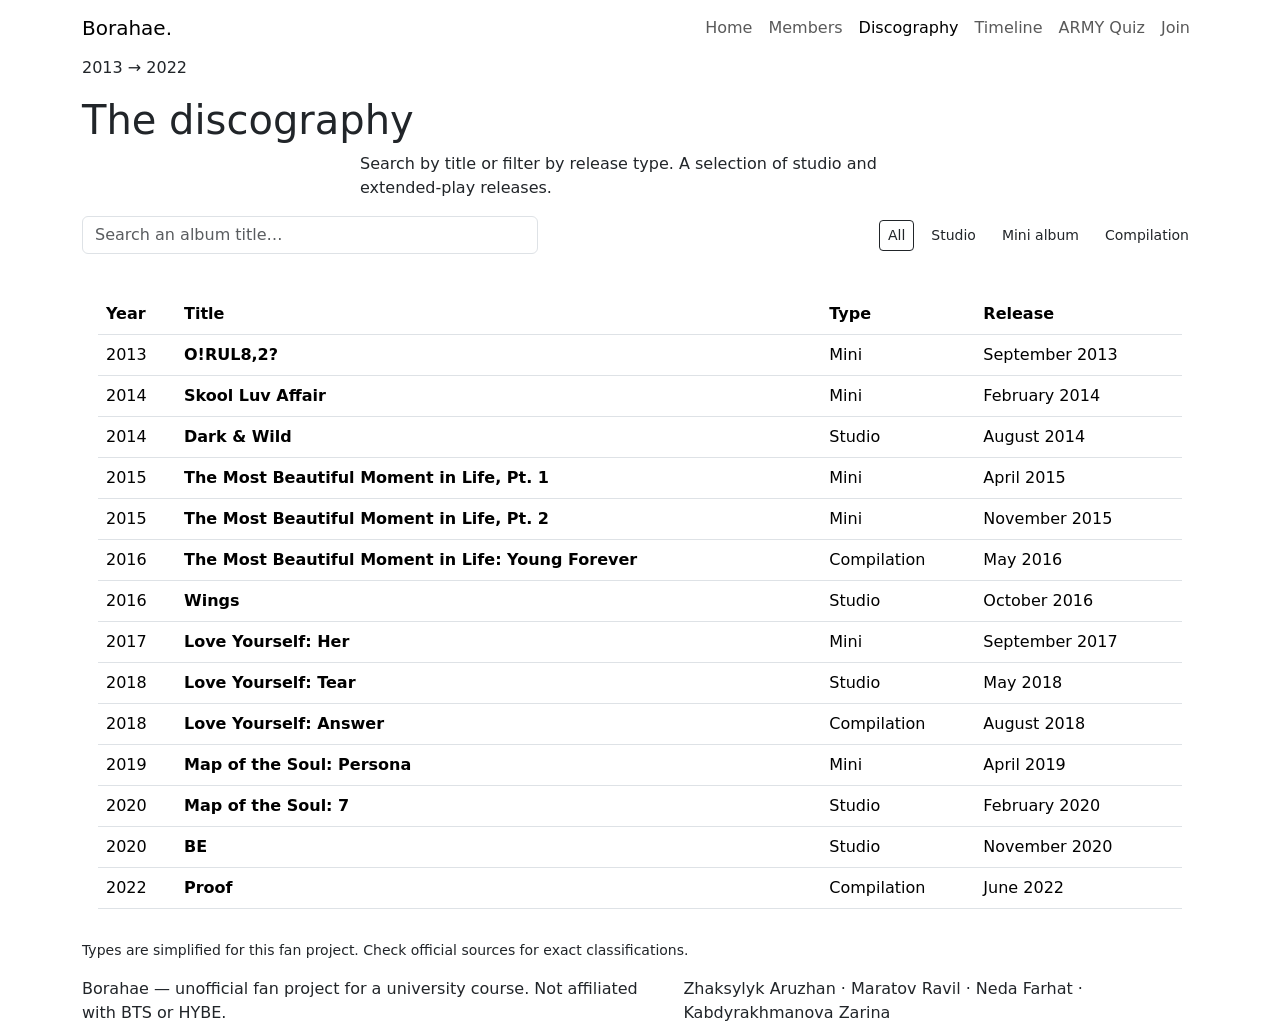
==== discography.html @ 0c3415b0 "Add files via upload" ====
<!DOCTYPE html>
<html lang="en">
<head>
  <meta charset="UTF-8">
  <meta name="viewport" content="width=device-width, initial-scale=1">
  <meta name="description" content="A searchable, filterable table of BTS albums from 2013 to 2022.">
  <title>Discography — Borahae</title>
  <link rel="preconnect" href="https://fonts.googleapis.com">
  <link rel="preconnect" href="https://fonts.gstatic.com" crossorigin>
  <link href="https://fonts.googleapis.com/css2?family=DM+Sans:wght@400;500;700&family=Syne:wght@700;800&display=swap" rel="stylesheet">
  <link href="https://cdn.jsdelivr.net/npm/bootstrap@5.3.3/dist/css/bootstrap.min.css" rel="stylesheet">
  <link rel="stylesheet" href="css/style.css">
</head>
<body>

<header>
  <nav class="navbar navbar-expand-lg site-nav sticky-top" aria-label="Main navigation">
    <div class="container">
      <a class="navbar-brand" href="index.html">Borahae<span class="brand-dot">.</span></a>
      <button class="navbar-toggler" type="button" data-bs-toggle="collapse" data-bs-target="#mainNav" aria-controls="mainNav" aria-expanded="false" aria-label="Toggle navigation">
        <span class="navbar-toggler-icon"></span>
      </button>
      <div class="collapse navbar-collapse" id="mainNav">
        <ul class="navbar-nav ms-auto">
          <li class="nav-item"><a class="nav-link" href="index.html">Home</a></li>
          <li class="nav-item"><a class="nav-link" href="members.html">Members</a></li>
          <li class="nav-item"><a class="nav-link active" aria-current="page" href="discography.html">Discography</a></li>
          <li class="nav-item"><a class="nav-link" href="timeline.html">Timeline</a></li>
          <li class="nav-item"><a class="nav-link" href="quiz.html">ARMY Quiz</a></li>
          <li class="nav-item"><a class="nav-link" href="join.html">Join</a></li>
        </ul>
      </div>
    </div>
  </nav>
</header>

<main>
  <section class="page-head container">
    <p class="eyebrow">2013 → 2022</p>
    <h1>The <span class="gradient-text">discography</span></h1>
    <p class="text-muted-2 mx-auto" style="max-width:560px">Search by title or filter by release type. A selection of studio and extended-play releases.</p>
  </section>

  <section class="container">
    <div class="row g-3 align-items-center mb-4">
      <div class="col-md-5">
        <label for="search" class="visually-hidden">Search albums</label>
        <input type="search" id="search" class="form-control" placeholder="Search an album title…">
      </div>
      <div class="col-md-7 d-flex flex-wrap gap-2 justify-content-md-end" role="group" aria-label="Filter by type">
        <button type="button" class="btn btn-ghost btn-sm active" data-filter="all">All</button>
        <button type="button" class="btn btn-ghost btn-sm" data-filter="Studio">Studio</button>
        <button type="button" class="btn btn-ghost btn-sm" data-filter="Mini">Mini album</button>
        <button type="button" class="btn btn-ghost btn-sm" data-filter="Compilation">Compilation</button>
      </div>
    </div>

    <div class="table-responsive glass-card p-2 p-md-3">
      <table class="table table-army table-hover mb-0" id="albums">
        <caption class="visually-hidden">BTS albums by year, title and type</caption>
        <thead>
          <tr>
            <th scope="col">Year</th>
            <th scope="col">Title</th>
            <th scope="col">Type</th>
            <th scope="col">Release</th>
          </tr>
        </thead>
        <tbody>
          <tr data-type="Mini"><td>2013</td><th scope="row">O!RUL8,2?</th><td><span class="badge-type">Mini</span></td><td>September 2013</td></tr>
          <tr data-type="Mini"><td>2014</td><th scope="row">Skool Luv Affair</th><td><span class="badge-type">Mini</span></td><td>February 2014</td></tr>
          <tr data-type="Studio"><td>2014</td><th scope="row">Dark &amp; Wild</th><td><span class="badge-type">Studio</span></td><td>August 2014</td></tr>
          <tr data-type="Mini"><td>2015</td><th scope="row">The Most Beautiful Moment in Life, Pt. 1</th><td><span class="badge-type">Mini</span></td><td>April 2015</td></tr>
          <tr data-type="Mini"><td>2015</td><th scope="row">The Most Beautiful Moment in Life, Pt. 2</th><td><span class="badge-type">Mini</span></td><td>November 2015</td></tr>
          <tr data-type="Compilation"><td>2016</td><th scope="row">The Most Beautiful Moment in Life: Young Forever</th><td><span class="badge-type">Compilation</span></td><td>May 2016</td></tr>
          <tr data-type="Studio"><td>2016</td><th scope="row">Wings</th><td><span class="badge-type">Studio</span></td><td>October 2016</td></tr>
          <tr data-type="Mini"><td>2017</td><th scope="row">Love Yourself: Her</th><td><span class="badge-type">Mini</span></td><td>September 2017</td></tr>
          <tr data-type="Studio"><td>2018</td><th scope="row">Love Yourself: Tear</th><td><span class="badge-type">Studio</span></td><td>May 2018</td></tr>
          <tr data-type="Compilation"><td>2018</td><th scope="row">Love Yourself: Answer</th><td><span class="badge-type">Compilation</span></td><td>August 2018</td></tr>
          <tr data-type="Mini"><td>2019</td><th scope="row">Map of the Soul: Persona</th><td><span class="badge-type">Mini</span></td><td>April 2019</td></tr>
          <tr data-type="Studio"><td>2020</td><th scope="row">Map of the Soul: 7</th><td><span class="badge-type">Studio</span></td><td>February 2020</td></tr>
          <tr data-type="Studio"><td>2020</td><th scope="row">BE</th><td><span class="badge-type">Studio</span></td><td>November 2020</td></tr>
          <tr data-type="Compilation"><td>2022</td><th scope="row">Proof</th><td><span class="badge-type">Compilation</span></td><td>June 2022</td></tr>
        </tbody>
      </table>
    </div>
    <p id="no-results" class="text-center text-muted-2 mt-4 d-none">No album matches your search.</p>
    <p class="text-muted-2 small mt-3">Types are simplified for this fan project. Check official sources for exact classifications.</p>
  </section>
</main>

<footer class="site-footer">
  <div class="container d-flex flex-column flex-md-row justify-content-between gap-2">
    <span>Borahae — unofficial fan project for a university course. Not affiliated with BTS or HYBE.</span>
    <span>Zhaksylyk Aruzhan · Maratov Ravil · Neda Farhat · Kabdyrakhmanova Zarina</span>
  </div>
</footer>

<script src="https://cdn.jsdelivr.net/npm/bootstrap@5.3.3/dist/js/bootstrap.bundle.min.js"></script>
<script src="js/discography.js"></script>
</body>
</html>
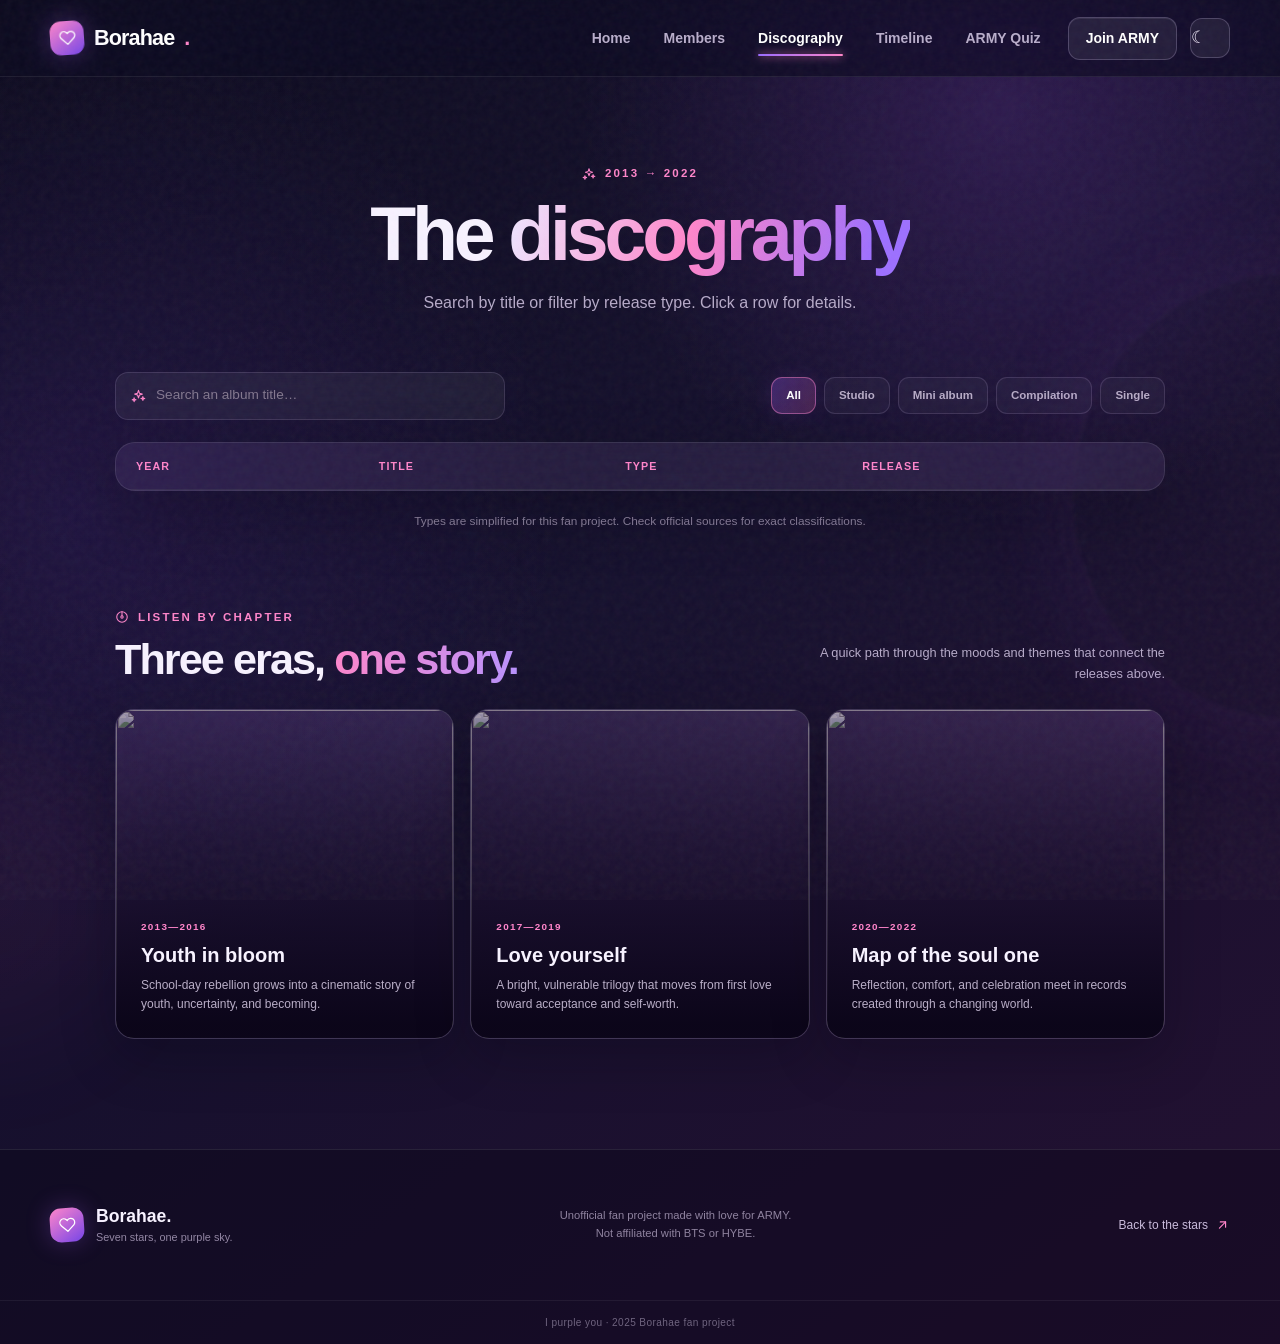
==== commit 9a040142: "Upgrade Endterm" ====
--- a/discography.html
+++ b/discography.html
@@ -1,102 +1,42 @@
 <!DOCTYPE html>
-<html lang="en">
+<html lang="en" data-theme="dark">
 <head>
-  <meta charset="UTF-8">
-  <meta name="viewport" content="width=device-width, initial-scale=1">
-  <meta name="description" content="A searchable, filterable table of BTS albums from 2013 to 2022.">
-  <title>Discography — Borahae</title>
-  <link rel="preconnect" href="https://fonts.googleapis.com">
-  <link rel="preconnect" href="https://fonts.gstatic.com" crossorigin>
-  <link href="https://fonts.googleapis.com/css2?family=DM+Sans:wght@400;500;700&family=Syne:wght@700;800&display=swap" rel="stylesheet">
-  <link href="https://cdn.jsdelivr.net/npm/bootstrap@5.3.3/dist/css/bootstrap.min.css" rel="stylesheet">
-  <link rel="stylesheet" href="css/style.css">
+<meta charset="UTF-8">
+<meta name="viewport" content="width=device-width, initial-scale=1">
+<title>Discography — Borahae</title>
+<meta name="description" content="Borahae — unofficial BTS fan site made by ARMY">
+<link rel="icon" type="image/png" href="images/favicon.png">
+<link rel="stylesheet" href="css/style.css">
 </head>
 <body>
-
-<header>
-  <nav class="navbar navbar-expand-lg site-nav sticky-top" aria-label="Main navigation">
-    <div class="container">
-      <a class="navbar-brand" href="index.html">Borahae<span class="brand-dot">.</span></a>
-      <button class="navbar-toggler" type="button" data-bs-toggle="collapse" data-bs-target="#mainNav" aria-controls="mainNav" aria-expanded="false" aria-label="Toggle navigation">
-        <span class="navbar-toggler-icon"></span>
-      </button>
-      <div class="collapse navbar-collapse" id="mainNav">
-        <ul class="navbar-nav ms-auto">
-          <li class="nav-item"><a class="nav-link" href="index.html">Home</a></li>
-          <li class="nav-item"><a class="nav-link" href="members.html">Members</a></li>
-          <li class="nav-item"><a class="nav-link active" aria-current="page" href="discography.html">Discography</a></li>
-          <li class="nav-item"><a class="nav-link" href="timeline.html">Timeline</a></li>
-          <li class="nav-item"><a class="nav-link" href="quiz.html">ARMY Quiz</a></li>
-          <li class="nav-item"><a class="nav-link" href="join.html">Join</a></li>
-        </ul>
-      </div>
-    </div>
-  </nav>
+<div class="app-shell">
+<div class="ambient ambient-one"></div>
+<div class="ambient ambient-two"></div>
+<header class="site-header">
+<nav class="nav-wrap" aria-label="Main navigation">
+<a class="brand" href="index.html" aria-label="Borahae home"><span class="brand-mark"><svg aria-hidden="true" class="icon" viewBox="0 0 24 24" fill="none" stroke="currentColor" stroke-width="1.8" stroke-linecap="round" stroke-linejoin="round"><path d="M20.8 4.6a5.5 5.5 0 0 0-7.8 0L12 5.7l-1.1-1.1a5.5 5.5 0 0 0-7.8 7.8l1.1 1.1L12 21l7.8-7.5 1.1-1.1a5.5 5.5 0 0 0-.1-7.8Z"/></svg></span>Borahae<span>.</span></a>
+<button class="menu-button" aria-expanded="false" aria-controls="main-nav"><span></span><span></span><span></span><span class="sr-only">Toggle navigation</span></button>
+<div id="main-nav" class="nav-links"><a href="index.html">Home</a><a href="members.html">Members</a><a href="discography.html" class="active">Discography</a><a href="timeline.html">Timeline</a><a href="quiz.html">ARMY Quiz</a><a class="nav-join" href="join.html">Join ARMY</a><button class="theme-toggle" id="themeToggle" type="button" aria-label="Switch theme">☾</button></div>
+</nav>
 </header>
-
 <main>
-  <section class="page-head container">
-    <p class="eyebrow">2013 → 2022</p>
-    <h1>The <span class="gradient-text">discography</span></h1>
-    <p class="text-muted-2 mx-auto" style="max-width:560px">Search by title or filter by release type. A selection of studio and extended-play releases.</p>
-  </section>
-
-  <section class="container">
-    <div class="row g-3 align-items-center mb-4">
-      <div class="col-md-5">
-        <label for="search" class="visually-hidden">Search albums</label>
-        <input type="search" id="search" class="form-control" placeholder="Search an album title…">
-      </div>
-      <div class="col-md-7 d-flex flex-wrap gap-2 justify-content-md-end" role="group" aria-label="Filter by type">
-        <button type="button" class="btn btn-ghost btn-sm active" data-filter="all">All</button>
-        <button type="button" class="btn btn-ghost btn-sm" data-filter="Studio">Studio</button>
-        <button type="button" class="btn btn-ghost btn-sm" data-filter="Mini">Mini album</button>
-        <button type="button" class="btn btn-ghost btn-sm" data-filter="Compilation">Compilation</button>
-      </div>
-    </div>
-
-    <div class="table-responsive glass-card p-2 p-md-3">
-      <table class="table table-army table-hover mb-0" id="albums">
-        <caption class="visually-hidden">BTS albums by year, title and type</caption>
-        <thead>
-          <tr>
-            <th scope="col">Year</th>
-            <th scope="col">Title</th>
-            <th scope="col">Type</th>
-            <th scope="col">Release</th>
-          </tr>
-        </thead>
-        <tbody>
-          <tr data-type="Mini"><td>2013</td><th scope="row">O!RUL8,2?</th><td><span class="badge-type">Mini</span></td><td>September 2013</td></tr>
-          <tr data-type="Mini"><td>2014</td><th scope="row">Skool Luv Affair</th><td><span class="badge-type">Mini</span></td><td>February 2014</td></tr>
-          <tr data-type="Studio"><td>2014</td><th scope="row">Dark &amp; Wild</th><td><span class="badge-type">Studio</span></td><td>August 2014</td></tr>
-          <tr data-type="Mini"><td>2015</td><th scope="row">The Most Beautiful Moment in Life, Pt. 1</th><td><span class="badge-type">Mini</span></td><td>April 2015</td></tr>
-          <tr data-type="Mini"><td>2015</td><th scope="row">The Most Beautiful Moment in Life, Pt. 2</th><td><span class="badge-type">Mini</span></td><td>November 2015</td></tr>
-          <tr data-type="Compilation"><td>2016</td><th scope="row">The Most Beautiful Moment in Life: Young Forever</th><td><span class="badge-type">Compilation</span></td><td>May 2016</td></tr>
-          <tr data-type="Studio"><td>2016</td><th scope="row">Wings</th><td><span class="badge-type">Studio</span></td><td>October 2016</td></tr>
-          <tr data-type="Mini"><td>2017</td><th scope="row">Love Yourself: Her</th><td><span class="badge-type">Mini</span></td><td>September 2017</td></tr>
-          <tr data-type="Studio"><td>2018</td><th scope="row">Love Yourself: Tear</th><td><span class="badge-type">Studio</span></td><td>May 2018</td></tr>
-          <tr data-type="Compilation"><td>2018</td><th scope="row">Love Yourself: Answer</th><td><span class="badge-type">Compilation</span></td><td>August 2018</td></tr>
-          <tr data-type="Mini"><td>2019</td><th scope="row">Map of the Soul: Persona</th><td><span class="badge-type">Mini</span></td><td>April 2019</td></tr>
-          <tr data-type="Studio"><td>2020</td><th scope="row">Map of the Soul: 7</th><td><span class="badge-type">Studio</span></td><td>February 2020</td></tr>
-          <tr data-type="Studio"><td>2020</td><th scope="row">BE</th><td><span class="badge-type">Studio</span></td><td>November 2020</td></tr>
-          <tr data-type="Compilation"><td>2022</td><th scope="row">Proof</th><td><span class="badge-type">Compilation</span></td><td>June 2022</td></tr>
-        </tbody>
-      </table>
-    </div>
-    <p id="no-results" class="text-center text-muted-2 mt-4 d-none">No album matches your search.</p>
-    <p class="text-muted-2 small mt-3">Types are simplified for this fan project. Check official sources for exact classifications.</p>
-  </section>
+<div class="inner-page"><section class="page-head section-wrap"><p class="section-kicker"><svg aria-hidden="true" class="icon" viewBox="0 0 24 24" fill="none" stroke="currentColor" stroke-width="1.8" stroke-linecap="round" stroke-linejoin="round"><path d="m12 3-1.5 4.5L6 9l4.5 1.5L12 15l1.5-4.5L18 9l-4.5-1.5L12 3Z"/><path d="m5 15-.7 2.3L2 18l2.3.7L5 21l.7-2.3L8 18l-2.3-.7L5 15ZM19 13l-.7 2.3-2.3.7 2.3.7L19 19l.7-2.3 2.3-.7-2.3-.7L19 13Z"/></svg> 2013 → 2022</p><h1>The <span>discography</span></h1><p>Search by title or filter by release type. Click a row for details.</p></section>
+<section class="discography-wrap section-wrap">
+<div class="album-tools"><label class="search-box"><span class="sr-only">Search albums</span><svg aria-hidden="true" class="icon" viewBox="0 0 24 24" fill="none" stroke="currentColor" stroke-width="1.8" stroke-linecap="round" stroke-linejoin="round"><path d="m12 3-1.5 4.5L6 9l4.5 1.5L12 15l1.5-4.5L18 9l-4.5-1.5L12 3Z"/><path d="m5 15-.7 2.3L2 18l2.3.7L5 21l.7-2.3L8 18l-2.3-.7L5 15ZM19 13l-.7 2.3-2.3.7 2.3.7L19 19l.7-2.3 2.3-.7-2.3-.7L19 13Z"/></svg><input id="albumSearch" type="search" placeholder="Search an album title…"></label><div class="filter-row" aria-label="Filter by type"><button type="button" data-filter="All" class="active">All</button><button type="button" data-filter="Studio">Studio</button><button type="button" data-filter="Mini">Mini album</button><button type="button" data-filter="Compilation">Compilation</button><button type="button" data-filter="Single">Single</button></div></div>
+<div class="album-table-wrap"><table class="album-table"><thead><tr><th>Year</th><th>Title</th><th>Type</th><th>Release</th></tr></thead><tbody id="albumBody"></tbody></table><p class="empty-state" id="emptyState" hidden>No album matches your search.</p></div>
+<p class="page-note">Types are simplified for this fan project. Check official sources for exact classifications.</p>
+<div class="era-section"><div class="era-heading"><div><p class="section-kicker"><svg aria-hidden="true" class="icon" viewBox="0 0 24 24" fill="none" stroke="currentColor" stroke-width="1.8" stroke-linecap="round" stroke-linejoin="round"><circle cx="12" cy="12" r="9"/><circle cx="12" cy="12" r="2"/><path d="M12 3v7"/></svg> LISTEN BY CHAPTER</p><h2>Three eras, <span>one story.</span></h2></div><p>A quick path through the moods and themes that connect the releases above.</p></div><div class="era-grid"><article class="era-card"><img src="images/ZEROBASEONE.jpg" alt=""><span class="era-wash"></span><div><small>2013—2016</small><h3>Youth in bloom</h3><p>School-day rebellion grows into a cinematic story of youth, uncertainty, and becoming.</p></div></article><article class="era-card"><img src="images/LOVE YOURSELF 轉  ‘TEAR’.jpg" alt=""><span class="era-wash"></span><div><small>2017—2019</small><h3>Love yourself</h3><p>A bright, vulnerable trilogy that moves from first love toward acceptance and self-worth.</p></div></article><article class="era-card"><img src="images/630081804161637285.jpg" alt=""><span class="era-wash"></span><div><small>2020—2022</small><h3>Map of the soul one</h3><p>Reflection, comfort, and celebration meet in records created through a changing world.</p></div></article></div></div>
+</section></div>
 </main>
-
-<footer class="site-footer">
-  <div class="container d-flex flex-column flex-md-row justify-content-between gap-2">
-    <span>Borahae — unofficial fan project for a university course. Not affiliated with BTS or HYBE.</span>
-    <span>Zhaksylyk Aruzhan · Maratov Ravil · Neda Farhat · Kabdyrakhmanova Zarina</span>
-  </div>
+<footer>
+<div class="footer-wrap">
+<div class="footer-brand"><span class="brand-mark"><svg aria-hidden="true" class="icon" viewBox="0 0 24 24" fill="none" stroke="currentColor" stroke-width="1.8" stroke-linecap="round" stroke-linejoin="round"><path d="M20.8 4.6a5.5 5.5 0 0 0-7.8 0L12 5.7l-1.1-1.1a5.5 5.5 0 0 0-7.8 7.8l1.1 1.1L12 21l7.8-7.5 1.1-1.1a5.5 5.5 0 0 0-.1-7.8Z"/></svg></span><div><strong>Borahae.</strong><small>Seven stars, one purple sky.</small></div></div>
+<p>Unofficial fan project made with love for ARMY.<br>Not affiliated with BTS or HYBE.</p>
+<a href="index.html">Back to the stars <svg aria-hidden="true" class="icon" viewBox="0 0 24 24" fill="none" stroke="currentColor" stroke-width="1.8" stroke-linecap="round" stroke-linejoin="round"><path d="M5 12h14"/><path d="m13 6 6 6-6 6"/></svg></a>
+</div>
+<div class="footer-bottom">I purple you · 2025 Borahae fan project</div>
 </footer>
-
-<script src="https://cdn.jsdelivr.net/npm/bootstrap@5.3.3/dist/js/bootstrap.bundle.min.js"></script>
-<script src="js/discography.js"></script>
+</div>
+<script src="js/main.js"></script><script src="js/discography.js"></script>
 </body>
 </html>
--- a/css/style.css
+++ b/css/style.css
@@ -0,0 +1,1949 @@
+/* Borahae — стили. Основа — оригинальный дизайн (Tailwind-preflight заменён на мини-reset). */
+@layer base {
+  *,::before,::after{box-sizing:border-box;margin:0;padding:0;border:0 solid}
+  html{line-height:1.5;-webkit-text-size-adjust:100%}
+  h1,h2,h3,h4,p,strong,b{font-size:inherit;font-weight:inherit}
+  a{color:inherit;text-decoration:inherit}
+  img,svg,video{display:block;max-width:100%}
+  button,input,select,textarea{font:inherit;color:inherit;letter-spacing:inherit;background:transparent;border-radius:0}
+  button{cursor:pointer;text-align:inherit}
+  table{border-collapse:collapse;border-color:inherit}
+  textarea{resize:vertical}
+  fieldset{min-width:0}
+}
+
+:root {
+  color-scheme: dark;
+  --night: #0d0b1e;
+  --night-2: #1a103c;
+  --plum: #2b133b;
+  --violet: #9b6cff;
+  --violet-bright: #b892ff;
+  --pink: #ff85ca;
+  --text: #f7f2ff;
+  --muted: #b7abc9;
+  --glass: rgba(255, 255, 255, 0.055);
+  --line: rgba(225, 205, 255, 0.14);
+  --font-heading: "Syne", sans-serif;
+  --font-body: "DM Sans", sans-serif;
+}
+
+@font-face {
+  font-family: "DM Sans";
+  font-style: normal;
+  font-weight: 400 700;
+  font-display: swap;
+  src: url("../fonts/DM_Sans/DMSans-VariableFont_opsz,wght.ttf") format("truetype");
+}
+
+@font-face {
+  font-family: "Syne";
+  font-style: normal;
+  font-weight: 600 800;
+  font-display: swap;
+  src: url("../fonts/Syne/Syne-VariableFont_wght.ttf") format("truetype");
+}
+
+@layer base {
+  html {
+    scroll-behavior: smooth;
+  }
+  body {
+    min-width: 320px;
+    min-height: 100vh;
+    color: var(--text);
+    background: var(--night);
+    font-family: var(--font-body);
+  }
+  button {
+    cursor: pointer;
+  }
+  button:focus-visible,
+  a:focus-visible {
+    outline: 2px solid var(--pink);
+    outline-offset: 4px;
+  }
+}
+
+* {
+  scrollbar-width: thin;
+  scrollbar-color: #7b4ed1 #130e27;
+}
+
+.app-shell {
+  position: relative;
+  min-height: 100vh;
+  overflow: hidden;
+  background:
+    radial-gradient(circle at 78% 8%, rgba(132, 63, 195, 0.23), transparent 26rem),
+    radial-gradient(circle at 6% 38%, rgba(105, 52, 196, 0.16), transparent 30rem),
+    linear-gradient(145deg, #0d0b1e 0%, #15102d 45%, #241132 100%);
+}
+
+.app-shell::before {
+  content: "";
+  position: fixed;
+  inset: 0;
+  pointer-events: none;
+  opacity: 0.18;
+  background-image: url("data:image/svg+xml,%3Csvg viewBox='0 0 160 160' xmlns='http://www.w3.org/2000/svg'%3E%3Cfilter id='n'%3E%3CfeTurbulence type='fractalNoise' baseFrequency='.8' numOctaves='3' stitchTiles='stitch'/%3E%3C/filter%3E%3Crect width='100%25' height='100%25' filter='url(%23n)' opacity='.25'/%3E%3C/svg%3E");
+  z-index: 30;
+}
+
+.ambient {
+  position: absolute;
+  border-radius: 50%;
+  filter: blur(2px);
+  pointer-events: none;
+}
+.ambient-one {
+  width: 28rem;
+  height: 28rem;
+  top: 17rem;
+  right: -15rem;
+  border: 1px solid rgba(255, 255, 255, 0.06);
+  box-shadow: 0 0 120px rgba(181, 82, 255, 0.08);
+}
+.ambient-two {
+  width: 18rem;
+  height: 18rem;
+  top: 47rem;
+  left: -10rem;
+  background: rgba(255, 81, 181, 0.05);
+  filter: blur(60px);
+}
+
+.section-wrap,
+.nav-wrap,
+.footer-wrap {
+  width: min(1180px, calc(100% - 48px));
+  margin-inline: auto;
+}
+
+.site-header {
+  position: sticky;
+  top: 0;
+  z-index: 20;
+  background: rgba(13, 11, 30, 0.67);
+  border-bottom: 1px solid rgba(255, 255, 255, 0.08);
+  backdrop-filter: blur(22px) saturate(140%);
+}
+
+.nav-wrap {
+  min-height: 76px;
+  display: flex;
+  align-items: center;
+  justify-content: space-between;
+}
+.brand {
+  display: flex;
+  align-items: center;
+  gap: 10px;
+  color: white;
+  font: 800 1.35rem var(--font-heading);
+  letter-spacing: -0.04em;
+}
+.brand > span:last-child {
+  color: var(--pink);
+}
+.brand-mark {
+  width: 34px;
+  height: 34px;
+  display: grid;
+  place-items: center;
+  border-radius: 11px;
+  color: white;
+  background: linear-gradient(145deg, var(--pink), #7645e7);
+  box-shadow: 0 0 25px rgba(173, 95, 255, 0.28);
+  transform: rotate(-4deg);
+}
+.brand-mark .icon {
+  width: 17px;
+}
+.nav-links {
+  display: flex;
+  align-items: center;
+  gap: 7px;
+}
+.nav-links a {
+  position: relative;
+  padding: 11px 13px;
+  color: #b9aecb;
+  font-size: 0.875rem;
+  font-weight: 600;
+  transition: color 0.2s;
+}
+.nav-links a:hover,
+.nav-links a.active {
+  color: #fff;
+}
+.nav-links a.active::after {
+  content: "";
+  position: absolute;
+  height: 2px;
+  left: 13px;
+  right: 13px;
+  bottom: 4px;
+  background: linear-gradient(90deg, var(--violet), var(--pink));
+  border-radius: 5px;
+  box-shadow: 0 0 9px var(--pink);
+}
+.nav-links .nav-join {
+  margin-left: 7px;
+  padding: 10px 17px;
+  color: white;
+  border: 1px solid rgba(226, 211, 255, 0.22);
+  border-radius: 12px;
+  background: rgba(255, 255, 255, 0.07);
+  box-shadow: inset 0 1px rgba(255, 255, 255, 0.08);
+}
+.nav-links .nav-join:hover {
+  background: rgba(155, 108, 255, 0.16);
+  border-color: rgba(184, 146, 255, 0.45);
+}
+.menu-button {
+  display: none;
+}
+
+.hero {
+  min-height: 650px;
+  padding-block: 88px 74px;
+  display: grid;
+  grid-template-columns: 1.08fr 0.92fr;
+  align-items: center;
+  gap: 78px;
+}
+.eyebrow,
+.section-kicker {
+  display: flex;
+  align-items: center;
+  gap: 9px;
+  color: var(--pink);
+  font-size: 0.72rem;
+  font-weight: 700;
+  letter-spacing: 0.19em;
+  text-transform: uppercase;
+}
+.eyebrow > span {
+  width: 26px;
+  height: 1px;
+  background: var(--pink);
+  box-shadow: 0 0 7px var(--pink);
+}
+.hero h1,
+.section-heading h2,
+.countdown-copy h2 {
+  font-family: var(--font-heading);
+  letter-spacing: -0.055em;
+}
+.hero h1 {
+  max-width: 670px;
+  margin-top: 20px;
+  font-size: clamp(3.6rem, 6vw, 5.8rem);
+  font-weight: 800;
+  line-height: 0.95;
+}
+.hero h1 span,
+.section-heading h2 span,
+.countdown-copy h2 span {
+  color: transparent;
+  background: linear-gradient(105deg, #eee5ff 2%, var(--pink) 46%, #9d70ff 90%);
+  background-clip: text;
+  -webkit-background-clip: text;
+}
+.hero-lead {
+  max-width: 590px;
+  margin-top: 28px;
+  color: var(--muted);
+  font-size: 1.05rem;
+  line-height: 1.75;
+}
+.hero-actions {
+  display: flex;
+  flex-wrap: wrap;
+  gap: 14px;
+  margin-top: 34px;
+}
+.button {
+  min-height: 49px;
+  padding: 0 23px;
+  display: inline-flex;
+  align-items: center;
+  justify-content: center;
+  gap: 10px;
+  border-radius: 14px;
+  color: white;
+  font-size: 0.9rem;
+  font-weight: 700;
+  transition:
+    transform 0.2s,
+    box-shadow 0.2s,
+    border-color 0.2s;
+}
+.button:hover {
+  transform: translateY(-2px);
+}
+.button-primary {
+  background: linear-gradient(125deg, #945cf6, #cc59d8 55%, #ff80bd);
+  box-shadow:
+    0 13px 34px rgba(153, 72, 223, 0.28),
+    inset 0 1px rgba(255, 255, 255, 0.28);
+}
+.button-primary:hover {
+  box-shadow: 0 16px 40px rgba(172, 77, 229, 0.42);
+}
+.button-secondary {
+  border: 1px solid rgba(220, 199, 255, 0.25);
+  background: rgba(255, 255, 255, 0.055);
+  backdrop-filter: blur(12px);
+}
+.button-secondary:hover {
+  border-color: rgba(255, 133, 202, 0.52);
+}
+.icon {
+  width: 18px;
+  height: 18px;
+  flex: none;
+}
+.hero-note {
+  margin-top: 33px;
+  display: flex;
+  align-items: center;
+  gap: 12px;
+  color: #e8dcf7;
+}
+.hero-note > span:last-child {
+  display: flex;
+  flex-direction: column;
+  font-size: 0.75rem;
+}
+.hero-note small {
+  color: #9186a6;
+  margin-top: 2px;
+}
+.avatar-stack {
+  display: flex;
+  padding-left: 9px;
+}
+.avatar-stack i {
+  width: 27px;
+  height: 27px;
+  margin-left: -9px;
+  border: 2px solid #1a1032;
+  border-radius: 50%;
+  background: linear-gradient(145deg, #f3b7dc, #7744bb);
+}
+.avatar-stack i:nth-child(2) {
+  background: linear-gradient(145deg, #8d78d9, #312058);
+}
+.avatar-stack i:nth-child(3) {
+  background: linear-gradient(145deg, #e5d4fd, #8b4cb1);
+}
+
+.hero-visual {
+  position: relative;
+  max-width: 480px;
+  justify-self: end;
+}
+.image-frame {
+  position: relative;
+  z-index: 2;
+  aspect-ratio: 4 / 5;
+  border-radius: 28px;
+  overflow: hidden;
+  border: 1px solid rgba(237, 220, 255, 0.18);
+  background: #21123b;
+  box-shadow:
+    0 36px 90px rgba(0, 0, 0, 0.45),
+    0 0 70px rgba(146, 76, 228, 0.17);
+  transform: rotate(1.4deg);
+}
+.image-frame::after {
+  content: "";
+  position: absolute;
+  inset: 0;
+  border-radius: inherit;
+  box-shadow:
+    inset 0 0 0 1px rgba(255, 255, 255, 0.08),
+    inset 0 -80px 100px rgba(10, 4, 28, 0.63);
+}
+.image-frame > img {
+  width: 100%;
+  height: 100%;
+  object-fit: cover;
+  filter: saturate(0.8) contrast(1.08) hue-rotate(12deg);
+}
+.image-wash {
+  position: absolute;
+  inset: 0;
+  background: linear-gradient(
+    145deg,
+    rgba(141, 67, 245, 0.22),
+    transparent 40%,
+    rgba(46, 4, 81, 0.25)
+  );
+  mix-blend-mode: color;
+}
+.seven-badge {
+  position: absolute;
+  z-index: 3;
+  top: 25px;
+  left: 24px;
+  display: flex;
+  align-items: center;
+  gap: 10px;
+  padding: 9px 14px;
+  border: 1px solid rgba(255, 255, 255, 0.2);
+  border-radius: 15px;
+  background: rgba(14, 8, 31, 0.44);
+  backdrop-filter: blur(15px);
+}
+.seven-badge strong {
+  font: 800 2.3rem/1 var(--font-heading);
+  color: var(--pink);
+}
+.seven-badge span {
+  font-size: 0.63rem;
+  line-height: 1.25;
+  text-transform: uppercase;
+  letter-spacing: 0.1em;
+}
+.now-playing {
+  position: absolute;
+  z-index: 3;
+  left: 21px;
+  right: 21px;
+  bottom: 21px;
+  display: flex;
+  align-items: center;
+  gap: 14px;
+  padding: 16px;
+  border: 1px solid rgba(255, 255, 255, 0.16);
+  border-radius: 16px;
+  background: rgba(16, 8, 35, 0.58);
+  backdrop-filter: blur(16px);
+  color: var(--text);
+  text-align: left;
+  cursor: pointer;
+}
+.now-playing:focus-visible {
+  outline: 2px solid var(--pink);
+  outline-offset: 4px;
+}
+.now-playing.is-paused .equalizer i {
+  animation-play-state: paused;
+}
+.now-playing > span:last-child {
+  display: flex;
+  flex-direction: column;
+}
+.now-playing small {
+  color: var(--pink);
+  font-size: 0.57rem;
+  letter-spacing: 0.15em;
+}
+.now-playing strong {
+  margin-top: 3px;
+  font-size: 0.82rem;
+}
+.equalizer {
+  width: 35px;
+  height: 35px;
+  display: flex;
+  align-items: center;
+  justify-content: center;
+  gap: 3px;
+  border-radius: 10px;
+  color: white;
+  background: linear-gradient(135deg, #a05eec, #ec67bd);
+}
+.equalizer i {
+  width: 2px;
+  border-radius: 2px;
+  background: white;
+  animation: bounce 1s ease-in-out infinite alternate;
+}
+.equalizer i:nth-child(1) {
+  height: 8px;
+}
+.equalizer i:nth-child(2) {
+  height: 16px;
+  animation-delay: -0.5s;
+}
+.equalizer i:nth-child(3) {
+  height: 12px;
+  animation-delay: -0.2s;
+}
+.equalizer i:nth-child(4) {
+  height: 6px;
+  animation-delay: -0.7s;
+}
+@keyframes bounce {
+  to {
+    height: 5px;
+  }
+}
+.orbit-line {
+  position: absolute;
+  z-index: 1;
+  border: 1px solid rgba(194, 135, 255, 0.16);
+  border-radius: 50%;
+}
+.orbit-line::after {
+  content: "";
+  position: absolute;
+  width: 7px;
+  height: 7px;
+  border-radius: 50%;
+  background: var(--pink);
+  box-shadow: 0 0 14px var(--pink);
+}
+.orbit-line-one {
+  width: 540px;
+  height: 540px;
+  top: -34px;
+  left: -36px;
+  transform: rotate(18deg);
+}
+.orbit-line-one::after {
+  top: 43px;
+  right: 83px;
+}
+.orbit-line-two {
+  width: 400px;
+  height: 600px;
+  top: -51px;
+  left: 43px;
+  transform: rotate(-30deg);
+}
+.orbit-line-two::after {
+  bottom: 90px;
+  left: 20px;
+}
+
+.countdown-section {
+  margin-top: 5px;
+  padding: 35px 40px;
+  display: grid;
+  grid-template-columns: 0.9fr 1.1fr;
+  gap: 40px;
+  align-items: center;
+  border: 1px solid var(--line);
+  border-radius: 24px;
+  background: linear-gradient(115deg, rgba(255, 255, 255, 0.065), rgba(143, 69, 218, 0.055));
+  box-shadow:
+    inset 0 1px rgba(255, 255, 255, 0.04),
+    0 18px 60px rgba(5, 2, 18, 0.22);
+  backdrop-filter: blur(18px);
+}
+.section-kicker .icon {
+  width: 14px;
+}
+.countdown-copy h2 {
+  margin-top: 12px;
+  font-size: clamp(1.65rem, 3vw, 2.35rem);
+  font-weight: 700;
+}
+.countdown-copy > p:last-child {
+  max-width: 430px;
+  margin-top: 10px;
+  color: var(--muted);
+  font-size: 0.87rem;
+  line-height: 1.6;
+}
+.countdown {
+  display: grid;
+  grid-template-columns: repeat(4, 1fr);
+  gap: 11px;
+}
+.time-card {
+  padding: 18px 8px 15px;
+  text-align: center;
+  border: 1px solid rgba(229, 213, 255, 0.11);
+  border-radius: 16px;
+  background: rgba(255, 255, 255, 0.045);
+  box-shadow: inset 0 1px rgba(255, 255, 255, 0.06);
+}
+.time-card strong {
+  display: block;
+  color: #f0dfff;
+  font: 700 clamp(1.7rem, 3vw, 2.4rem)/1 var(--font-heading);
+}
+.time-card span {
+  display: block;
+  margin-top: 8px;
+  color: #9589a8;
+  font-size: 0.6rem;
+  letter-spacing: 0.13em;
+  text-transform: uppercase;
+}
+
+.stats {
+  margin-top: 26px;
+  display: grid;
+  grid-template-columns: repeat(4, 1fr);
+  border: 1px solid var(--line);
+  border-radius: 22px;
+  background: rgba(255, 255, 255, 0.04);
+  backdrop-filter: blur(17px);
+  overflow: hidden;
+}
+.stats > div {
+  min-height: 128px;
+  display: flex;
+  flex-direction: column;
+  justify-content: center;
+  align-items: center;
+  border-right: 1px solid var(--line);
+}
+.stats > div:last-child {
+  border-right: 0;
+}
+.stats strong {
+  color: transparent;
+  background: linear-gradient(135deg, #e7d3ff, #b98aff 45%, #ff92c8);
+  background-clip: text;
+  font: 800 clamp(1.9rem, 4vw, 2.6rem)/1 var(--font-heading);
+  letter-spacing: -0.04em;
+}
+.stats span {
+  margin-top: 10px;
+  color: #a69ab7;
+  font-size: 0.67rem;
+  letter-spacing: 0.11em;
+  text-transform: uppercase;
+}
+
+.explore {
+  padding-block: 110px 120px;
+}
+.section-heading {
+  margin-bottom: 42px;
+  text-align: center;
+}
+.section-heading .section-kicker {
+  justify-content: center;
+}
+.section-heading h2 {
+  margin-top: 13px;
+  font-size: clamp(2.5rem, 5vw, 3.7rem);
+  font-weight: 800;
+  line-height: 1;
+}
+.section-heading > p:last-child {
+  margin-top: 15px;
+  color: var(--muted);
+}
+.explore-grid {
+  display: grid;
+  grid-template-columns: repeat(6, 1fr);
+  gap: 18px;
+}
+.explore-card {
+  position: relative;
+  grid-column: span 2;
+  min-height: 350px;
+  overflow: hidden;
+  border: 1px solid rgba(235, 218, 255, 0.14);
+  border-radius: 20px;
+  background: var(--glass);
+  box-shadow: 0 18px 50px rgba(3, 1, 14, 0.22);
+  isolation: isolate;
+  transition:
+    transform 0.3s,
+    border-color 0.3s,
+    box-shadow 0.3s;
+}
+.explore-card.wide-card {
+  grid-column: span 3;
+  min-height: 310px;
+}
+.explore-card:hover {
+  transform: translateY(-7px);
+  border-color: rgba(194, 124, 255, 0.48);
+  box-shadow:
+    0 25px 70px rgba(98, 37, 160, 0.24),
+    0 0 30px rgba(177, 85, 234, 0.09);
+}
+.explore-card img {
+  position: absolute;
+  inset: 0;
+  z-index: -2;
+  width: 100%;
+  height: 100%;
+  object-fit: cover;
+  filter: saturate(0.45) brightness(0.7) hue-rotate(12deg);
+  transition:
+    transform 0.6s,
+    filter 0.4s;
+}
+.explore-card:hover img {
+  transform: scale(1.05);
+  filter: saturate(0.75) brightness(0.77) hue-rotate(12deg);
+}
+.card-overlay {
+  position: absolute;
+  inset: 0;
+  z-index: -1;
+  background: linear-gradient(
+    to top,
+    rgba(10, 5, 25, 0.98) 3%,
+    rgba(18, 7, 40, 0.64) 55%,
+    rgba(76, 27, 115, 0.2)
+  );
+}
+.card-tag {
+  position: absolute;
+  top: 18px;
+  left: 18px;
+  display: flex;
+  align-items: center;
+  gap: 7px;
+  padding: 7px 10px;
+  color: #f4eaff;
+  border: 1px solid rgba(255, 255, 255, 0.15);
+  border-radius: 10px;
+  background: rgba(16, 7, 35, 0.5);
+  backdrop-filter: blur(12px);
+  font-size: 0.65rem;
+  font-weight: 700;
+  letter-spacing: 0.1em;
+  text-transform: uppercase;
+}
+.card-tag .icon {
+  width: 13px;
+  color: var(--pink);
+}
+.card-content {
+  position: absolute;
+  left: 24px;
+  right: 24px;
+  bottom: 24px;
+}
+.card-content h3 {
+  font: 700 1.45rem var(--font-heading);
+  letter-spacing: -0.025em;
+}
+.card-content p {
+  max-width: 420px;
+  margin-top: 8px;
+  color: #c4b9d2;
+  font-size: 0.82rem;
+  line-height: 1.55;
+}
+.card-content a {
+  margin-top: 17px;
+  display: inline-flex;
+  align-items: center;
+  gap: 7px;
+  color: #e6d3ff;
+  font-size: 0.75rem;
+  font-weight: 700;
+}
+.card-content a .icon {
+  width: 15px;
+  color: var(--pink);
+  transition: transform 0.2s;
+}
+.explore-card:hover .card-content a .icon {
+  transform: translateX(4px);
+}
+
+/* Interior pages */
+.inner-page {
+  min-height: 760px;
+  padding-bottom: 110px;
+}
+.page-head {
+  padding-block: 88px 55px;
+  text-align: center;
+}
+.page-head .section-kicker {
+  justify-content: center;
+}
+.page-head h1 {
+  margin-top: 14px;
+  font: 800 clamp(2.7rem, 6vw, 4.7rem)/1 var(--font-heading);
+  letter-spacing: -0.055em;
+}
+.page-head h1 span {
+  color: transparent;
+  background: linear-gradient(105deg, #eee5ff 2%, var(--pink) 46%, #9d70ff 90%);
+  background-clip: text;
+  -webkit-background-clip: text;
+}
+.page-head > p:last-child {
+  max-width: 590px;
+  margin: 18px auto 0;
+  color: var(--muted);
+  line-height: 1.65;
+}
+.page-note {
+  margin-top: 22px;
+  color: #8e839f;
+  font-size: 0.74rem;
+  text-align: center;
+}
+
+/* Members */
+.members-grid {
+  display: grid;
+  grid-template-columns: repeat(4, 1fr);
+  gap: 18px;
+}
+.member-flip {
+  min-height: 360px;
+  perspective: 1200px;
+  text-align: left;
+}
+.member-inner {
+  position: relative;
+  display: block;
+  width: 100%;
+  height: 100%;
+  transition: transform 0.7s cubic-bezier(0.2, 0.8, 0.2, 1);
+  transform-style: preserve-3d;
+}
+.member-flip:hover .member-inner,
+.member-flip:focus-visible .member-inner,
+.member-flip.flipped .member-inner {
+  transform: rotateY(180deg);
+}
+.member-face {
+  position: absolute;
+  inset: 0;
+  display: flex;
+  flex-direction: column;
+  overflow: hidden;
+  border: 1px solid rgba(226, 205, 255, 0.16);
+  border-radius: 22px;
+  backface-visibility: hidden;
+  box-shadow: 0 22px 55px rgba(3, 1, 14, 0.26);
+}
+.member-front {
+  align-items: center;
+  justify-content: center;
+  background:
+    radial-gradient(
+      circle at 50% 28%,
+      color-mix(in srgb, var(--member-color) 68%, transparent),
+      transparent 48%
+    ),
+    linear-gradient(155deg, color-mix(in srgb, var(--member-color) 45%, #1a103c), #110b27 75%);
+}
+.member-front > img {
+  position: absolute;
+  inset: 0;
+  width: 100%;
+  height: 100%;
+  object-fit: cover;
+  filter: saturate(0.35) contrast(1.08) brightness(0.68);
+  transition:
+    transform 0.65s,
+    filter 0.35s;
+}
+.member-flip:hover .member-front > img {
+  transform: scale(1.045);
+  filter: saturate(0.6) contrast(1.08) brightness(0.72);
+}
+.member-photo-wash {
+  position: absolute;
+  inset: 0;
+  background:
+    linear-gradient(to top, rgba(13, 7, 29, 0.96), rgba(29, 12, 54, 0.2) 66%),
+    linear-gradient(
+      145deg,
+      color-mix(in srgb, var(--member-color) 42%, transparent),
+      transparent 56%
+    );
+}
+.member-front::before {
+  content: "";
+  position: absolute;
+  z-index: 1;
+  width: 240px;
+  height: 240px;
+  border: 1px solid rgba(255, 255, 255, 0.11);
+  border-radius: 50%;
+  box-shadow: 0 0 50px color-mix(in srgb, var(--member-color) 30%, transparent);
+}
+.member-number {
+  position: absolute;
+  z-index: 2;
+  top: 18px;
+  left: 20px;
+  color: rgba(255, 255, 255, 0.44);
+  font: 600 0.66rem var(--font-heading);
+  letter-spacing: 0.14em;
+}
+.member-initial {
+  position: relative;
+  z-index: 2;
+  color: rgba(255, 255, 255, 0.94);
+  font: 800 4.4rem/1 var(--font-heading);
+  text-shadow: 0 0 30px rgba(255, 255, 255, 0.2);
+}
+.member-front b {
+  position: relative;
+  z-index: 2;
+  margin-top: 16px;
+  font: 700 1.45rem var(--font-heading);
+}
+.member-front small {
+  position: relative;
+  z-index: 2;
+  margin-top: 6px;
+  color: rgba(255, 255, 255, 0.64);
+}
+.member-front i {
+  position: absolute;
+  z-index: 2;
+  bottom: 20px;
+  color: rgba(255, 255, 255, 0.42);
+  font-size: 0.58rem;
+  font-style: normal;
+  letter-spacing: 0.13em;
+  text-transform: uppercase;
+}
+.member-back {
+  padding: 30px 24px;
+  justify-content: center;
+  background: linear-gradient(145deg, rgba(48, 27, 78, 0.98), rgba(18, 11, 39, 0.99));
+  transform: rotateY(180deg);
+}
+.member-back > .icon {
+  margin-bottom: 16px;
+  color: var(--pink);
+}
+.member-back b {
+  margin-bottom: 22px;
+  font: 700 1.3rem var(--font-heading);
+}
+.member-back > span:not(.member-number) {
+  display: flex;
+  flex-direction: column;
+  padding: 10px 0;
+  color: #ddd1e9;
+  border-top: 1px solid rgba(255, 255, 255, 0.08);
+  font-size: 0.79rem;
+}
+.member-back em {
+  margin-bottom: 3px;
+  color: #9486a7;
+  font-size: 0.57rem;
+  font-style: normal;
+  letter-spacing: 0.12em;
+  text-transform: uppercase;
+}
+
+/* Discography */
+.discography-wrap {
+  max-width: 1050px;
+}
+.album-tools {
+  margin-bottom: 22px;
+  display: flex;
+  align-items: center;
+  justify-content: space-between;
+  gap: 20px;
+}
+.search-box {
+  width: min(390px, 100%);
+  height: 48px;
+  padding: 0 15px;
+  display: flex;
+  align-items: center;
+  gap: 10px;
+  border: 1px solid var(--line);
+  border-radius: 13px;
+  background: rgba(255, 255, 255, 0.055);
+  backdrop-filter: blur(16px);
+}
+.search-box .icon {
+  width: 15px;
+  color: var(--pink);
+}
+.search-box input {
+  width: 100%;
+  color: white;
+  background: transparent;
+  outline: 0;
+  font-size: 0.85rem;
+}
+.search-box input::placeholder {
+  color: #83788f;
+}
+.filter-row {
+  display: flex;
+  flex-wrap: wrap;
+  gap: 8px;
+}
+.filter-row button {
+  padding: 9px 14px;
+  color: #b8acc7;
+  border: 1px solid var(--line);
+  border-radius: 11px;
+  background: rgba(255, 255, 255, 0.035);
+  font-size: 0.72rem;
+  font-weight: 600;
+}
+.filter-row button:hover,
+.filter-row button.active {
+  color: white;
+  border-color: rgba(255, 133, 202, 0.45);
+  background: linear-gradient(120deg, rgba(142, 83, 237, 0.32), rgba(255, 102, 188, 0.2));
+  box-shadow: 0 0 20px rgba(160, 78, 229, 0.12);
+}
+.album-table-wrap {
+  overflow-x: auto;
+  border: 1px solid var(--line);
+  border-radius: 20px;
+  background: rgba(255, 255, 255, 0.045);
+  backdrop-filter: blur(18px);
+  box-shadow: 0 22px 60px rgba(2, 1, 13, 0.25);
+}
+.album-table {
+  width: 100%;
+  min-width: 720px;
+  border-collapse: collapse;
+}
+.album-table th,
+.album-table td {
+  padding: 17px 20px;
+  border-bottom: 1px solid rgba(255, 255, 255, 0.075);
+  text-align: left;
+}
+.album-table thead th {
+  color: var(--pink);
+  background: rgba(127, 68, 190, 0.08);
+  font: 700 0.67rem var(--font-heading);
+  letter-spacing: 0.1em;
+  text-transform: uppercase;
+}
+.album-table tbody tr {
+  transition: background 0.2s;
+}
+.album-table tbody tr:hover {
+  background: rgba(154, 93, 239, 0.11);
+}
+.album-table tbody td {
+  color: #a99db8;
+  font-size: 0.8rem;
+}
+.album-table tbody th {
+  color: #eee6f6;
+  font-size: 0.85rem;
+  font-weight: 600;
+}
+.album-table tbody td span {
+  padding: 5px 10px;
+  color: #d9c2f4;
+  border: 1px solid rgba(180, 130, 245, 0.2);
+  border-radius: 999px;
+  background: rgba(136, 78, 211, 0.17);
+  font-size: 0.66rem;
+}
+.empty-state {
+  padding: 45px;
+  color: var(--muted);
+  text-align: center;
+}
+.era-section {
+  margin-top: 78px;
+}
+.era-heading {
+  margin-bottom: 25px;
+  display: flex;
+  justify-content: space-between;
+  align-items: end;
+  gap: 30px;
+}
+.era-heading h2 {
+  margin-top: 9px;
+  font: 700 clamp(1.8rem, 4vw, 2.7rem) var(--font-heading);
+  letter-spacing: -0.045em;
+}
+.era-heading h2 span {
+  color: transparent;
+  background: linear-gradient(100deg, var(--pink), var(--violet-bright));
+  background-clip: text;
+}
+.era-heading > p {
+  max-width: 380px;
+  color: var(--muted);
+  font-size: 0.8rem;
+  line-height: 1.6;
+  text-align: right;
+}
+.era-grid {
+  display: grid;
+  grid-template-columns: repeat(3, 1fr);
+  gap: 16px;
+}
+.era-card {
+  position: relative;
+  min-height: 330px;
+  display: flex;
+  align-items: end;
+  overflow: hidden;
+  border: 1px solid var(--line);
+  border-radius: 19px;
+  background: var(--glass);
+  box-shadow: 0 18px 55px rgba(3, 1, 14, 0.24);
+  isolation: isolate;
+  transition:
+    transform 0.3s,
+    border-color 0.3s;
+}
+.era-card:hover {
+  transform: translateY(-6px);
+  border-color: rgba(193, 126, 255, 0.46);
+}
+.era-card > img {
+  position: absolute;
+  inset: 0;
+  z-index: -2;
+  width: 100%;
+  height: 100%;
+  object-fit: cover;
+  filter: saturate(0.45) contrast(1.08) brightness(0.66) hue-rotate(8deg);
+  transition:
+    transform 0.55s,
+    filter 0.35s;
+}
+.era-card:hover > img {
+  transform: scale(1.05);
+  filter: saturate(0.7) contrast(1.08) brightness(0.72) hue-rotate(8deg);
+}
+.era-wash {
+  position: absolute;
+  inset: 0;
+  z-index: -1;
+  background: linear-gradient(
+    to top,
+    rgba(11, 5, 25, 0.98) 4%,
+    rgba(25, 10, 48, 0.52) 60%,
+    rgba(137, 56, 196, 0.12)
+  );
+}
+.era-card > div {
+  padding: 25px;
+}
+.era-card small {
+  color: var(--pink);
+  font-size: 0.62rem;
+  font-weight: 700;
+  letter-spacing: 0.13em;
+}
+.era-card h3 {
+  margin-top: 7px;
+  font: 700 1.25rem var(--font-heading);
+}
+.era-card p {
+  margin-top: 9px;
+  color: #b9aec7;
+  font-size: 0.75rem;
+  line-height: 1.55;
+}
+
+/* Timeline */
+.story-timeline {
+  position: relative;
+  max-width: 970px;
+  padding-block: 5px 30px;
+}
+.story-timeline::before {
+  content: "";
+  position: absolute;
+  top: 0;
+  bottom: 0;
+  left: 50%;
+  width: 1px;
+  background: linear-gradient(var(--violet), var(--pink), rgba(155, 108, 255, 0.1));
+  box-shadow: 0 0 12px rgba(185, 104, 255, 0.35);
+}
+.moment {
+  position: relative;
+  width: 50%;
+  padding: 0 44px 36px 0;
+}
+.moment:nth-child(even) {
+  margin-left: 50%;
+  padding: 0 0 36px 44px;
+}
+.moment-dot {
+  position: absolute;
+  z-index: 2;
+  top: 32px;
+  right: -7px;
+  width: 14px;
+  height: 14px;
+  border: 3px solid #27133d;
+  border-radius: 50%;
+  background: var(--pink);
+  box-shadow: 0 0 16px var(--pink);
+}
+.moment:nth-child(even) .moment-dot {
+  right: auto;
+  left: -7px;
+}
+.moment-card {
+  position: relative;
+  padding: 27px;
+  overflow: hidden;
+  border: 1px solid var(--line);
+  border-radius: 19px;
+  background: linear-gradient(140deg, rgba(255, 255, 255, 0.065), rgba(123, 61, 174, 0.04));
+  backdrop-filter: blur(18px);
+  box-shadow: 0 18px 55px rgba(3, 1, 14, 0.22);
+  transition:
+    transform 0.25s,
+    border-color 0.25s;
+}
+.moment-card:hover {
+  transform: translateY(-4px);
+  border-color: rgba(192, 128, 255, 0.42);
+}
+.moment-image {
+  position: relative;
+  height: 130px;
+  margin: -27px -27px 23px;
+  overflow: hidden;
+}
+.moment-image img {
+  width: 100%;
+  height: 100%;
+  object-fit: cover;
+  filter: saturate(0.45) brightness(0.7) hue-rotate(8deg);
+  transition:
+    transform 0.5s,
+    filter 0.35s;
+}
+.moment-card:hover .moment-image img {
+  transform: scale(1.045);
+  filter: saturate(0.68) brightness(0.75) hue-rotate(8deg);
+}
+.moment-image span {
+  position: absolute;
+  inset: 0;
+  background: linear-gradient(to top, rgba(26, 15, 45, 0.9), transparent 70%);
+}
+.moment-index {
+  position: absolute;
+  right: 18px;
+  top: 14px;
+  color: rgba(255, 255, 255, 0.1);
+  font: 800 2.8rem var(--font-heading);
+}
+.moment-card > strong {
+  color: var(--pink);
+  font: 800 1.7rem var(--font-heading);
+}
+.moment-card h2 {
+  margin-top: 8px;
+  font: 700 1rem var(--font-heading);
+}
+.moment-card p {
+  margin-top: 10px;
+  color: var(--muted);
+  font-size: 0.8rem;
+  line-height: 1.65;
+}
+
+/* Quiz */
+.quiz-panel {
+  max-width: 720px;
+  padding: 34px;
+  border: 1px solid var(--line);
+  border-radius: 24px;
+  background: linear-gradient(145deg, rgba(255, 255, 255, 0.065), rgba(103, 42, 158, 0.055));
+  backdrop-filter: blur(20px);
+  box-shadow: 0 28px 80px rgba(2, 1, 12, 0.3);
+}
+.quiz-visual {
+  position: relative;
+  height: 185px;
+  margin: -34px -34px 30px;
+  overflow: hidden;
+  border-radius: 24px 24px 0 0;
+}
+.quiz-visual > img {
+  width: 100%;
+  height: 100%;
+  object-fit: cover;
+  filter: saturate(0.55) brightness(0.62) hue-rotate(8deg);
+}
+.quiz-visual > span {
+  position: absolute;
+  inset: 0;
+  background: linear-gradient(to top, rgba(27, 15, 47, 0.96), rgba(74, 18, 104, 0.12));
+}
+.quiz-visual > div {
+  position: absolute;
+  left: 25px;
+  bottom: 20px;
+  display: flex;
+  align-items: center;
+  gap: 10px;
+}
+.quiz-visual .icon {
+  color: var(--pink);
+}
+.quiz-visual strong {
+  font: 700 0.92rem var(--font-heading);
+}
+.quiz-progress {
+  height: 6px;
+  overflow: hidden;
+  border-radius: 999px;
+  background: rgba(255, 255, 255, 0.08);
+}
+.quiz-progress span {
+  display: block;
+  height: 100%;
+  border-radius: inherit;
+  background: linear-gradient(90deg, var(--violet), var(--pink));
+  box-shadow: 0 0 12px var(--pink);
+  transition: width 0.4s;
+}
+.quiz-counter {
+  margin-top: 28px;
+  color: var(--pink);
+  font-size: 0.66rem;
+  font-weight: 700;
+  letter-spacing: 0.13em;
+  text-transform: uppercase;
+}
+.quiz-panel > h2 {
+  margin-top: 10px;
+  font: 700 clamp(1.35rem, 3vw, 1.8rem) var(--font-heading);
+}
+.quiz-options {
+  margin-top: 25px;
+  display: grid;
+  gap: 10px;
+}
+.quiz-options button {
+  padding: 13px 15px;
+  display: flex;
+  align-items: center;
+  gap: 13px;
+  color: #e9e0f2;
+  border: 1px solid rgba(225, 207, 255, 0.13);
+  border-radius: 13px;
+  background: rgba(255, 255, 255, 0.04);
+  font-size: 0.85rem;
+  text-align: left;
+}
+.quiz-options button:hover:not(:disabled) {
+  border-color: rgba(178, 111, 251, 0.48);
+  background: rgba(141, 80, 218, 0.14);
+}
+.quiz-options button > span {
+  width: 29px;
+  height: 29px;
+  display: grid;
+  place-items: center;
+  border-radius: 8px;
+  background: rgba(157, 101, 229, 0.16);
+  color: #c8acf0;
+  font-size: 0.68rem;
+  font-weight: 700;
+}
+.quiz-options button.correct {
+  border-color: rgba(91, 221, 162, 0.5);
+  background: rgba(54, 163, 112, 0.16);
+}
+.quiz-options button.wrong {
+  border-color: rgba(255, 100, 149, 0.55);
+  background: rgba(211, 62, 108, 0.14);
+}
+.quiz-options button.muted {
+  opacity: 0.42;
+}
+.quiz-actions {
+  min-height: 52px;
+  margin-top: 24px;
+  display: flex;
+  justify-content: space-between;
+  align-items: center;
+  gap: 15px;
+}
+.quiz-actions > span {
+  color: #9e91ae;
+  font-size: 0.78rem;
+}
+.quiz-actions .button:disabled {
+  opacity: 0.35;
+  cursor: not-allowed;
+}
+.quiz-result {
+  min-height: 390px;
+  display: flex;
+  flex-direction: column;
+  align-items: center;
+  justify-content: center;
+  text-align: center;
+}
+.quiz-result > .icon {
+  width: 36px;
+  height: 36px;
+  color: var(--pink);
+}
+.quiz-result > p {
+  margin-top: 18px;
+  color: var(--pink);
+  font-size: 0.7rem;
+  font-weight: 700;
+  letter-spacing: 0.15em;
+  text-transform: uppercase;
+}
+.quiz-result h2 {
+  margin-top: 10px;
+  font: 700 2rem var(--font-heading);
+}
+.quiz-result h2 span {
+  color: var(--violet-bright);
+}
+.quiz-result > strong {
+  margin: 14px 0 25px;
+  color: var(--muted);
+}
+
+/* Join */
+.join-wrap {
+  max-width: 790px;
+}
+.join-form,
+.army-card {
+  padding: 34px;
+  border: 1px solid var(--line);
+  border-radius: 24px;
+  background: linear-gradient(145deg, rgba(255, 255, 255, 0.065), rgba(103, 42, 158, 0.055));
+  backdrop-filter: blur(20px);
+  box-shadow: 0 28px 80px rgba(2, 1, 12, 0.3);
+}
+.form-grid {
+  display: grid;
+  grid-template-columns: 1fr 1fr;
+  gap: 18px;
+}
+.join-form > label,
+.form-grid > label {
+  display: flex;
+  flex-direction: column;
+  gap: 8px;
+  color: #d9cfe4;
+  font-size: 0.76rem;
+  font-weight: 600;
+}
+.join-form input:not([type="radio"]):not([type="checkbox"]),
+.join-form select,
+.join-form textarea {
+  width: 100%;
+  padding: 13px 14px;
+  color: white;
+  border: 1px solid rgba(226, 207, 255, 0.15);
+  border-radius: 12px;
+  outline: none;
+  background: rgba(255, 255, 255, 0.045);
+  font-size: 0.84rem;
+}
+.join-form input:focus,
+.join-form select:focus,
+.join-form textarea:focus {
+  border-color: var(--violet);
+  box-shadow: 0 0 0 3px rgba(155, 108, 255, 0.14);
+}
+.join-form select option {
+  color: #1a103c;
+}
+.join-form textarea {
+  resize: vertical;
+}
+.join-form fieldset {
+  margin-block: 25px;
+}
+.join-form legend {
+  margin-bottom: 11px;
+  color: #d9cfe4;
+  font-size: 0.76rem;
+  font-weight: 600;
+}
+.bias-grid {
+  display: flex;
+  flex-wrap: wrap;
+  gap: 8px;
+}
+.bias-grid label {
+  cursor: pointer;
+}
+.bias-grid input {
+  position: absolute;
+  opacity: 0;
+}
+.bias-grid span {
+  padding: 9px 12px;
+  display: block;
+  color: #ae9fbe;
+  border: 1px solid var(--line);
+  border-radius: 10px;
+  background: rgba(255, 255, 255, 0.035);
+  font-size: 0.72rem;
+}
+.bias-grid input:checked + span {
+  color: white;
+  border-color: var(--pink);
+  background: rgba(255, 101, 189, 0.16);
+  box-shadow: 0 0 16px rgba(255, 101, 189, 0.12);
+}
+.join-form > label small {
+  color: #877b96;
+  font-weight: 400;
+}
+.join-form .agree-row {
+  margin-block: 20px;
+  flex-direction: row;
+  align-items: center;
+}
+.agree-row input {
+  width: 16px;
+  height: 16px;
+  accent-color: var(--violet);
+}
+.army-card {
+  position: relative;
+  min-height: 410px;
+  display: flex;
+  flex-direction: column;
+  align-items: center;
+  justify-content: center;
+  overflow: hidden;
+  text-align: center;
+}
+.army-card .section-kicker {
+  position: relative;
+  z-index: 1;
+}
+.card-watermark {
+  position: absolute;
+  right: -5px;
+  bottom: -90px;
+  color: rgba(255, 255, 255, 0.035);
+  font: 800 28rem/1 var(--font-heading);
+}
+.army-card h2 {
+  position: relative;
+  margin: 24px 0 12px;
+  color: transparent;
+  background: linear-gradient(100deg, #eee5ff, var(--pink), var(--violet));
+  background-clip: text;
+  font: 800 clamp(2.1rem, 6vw, 3.5rem) var(--font-heading);
+}
+.army-card > p:not(.section-kicker) {
+  position: relative;
+  margin-top: 7px;
+  color: var(--muted);
+}
+.army-card .button {
+  position: relative;
+  margin-top: 26px;
+}
+
+footer {
+  border-top: 1px solid rgba(255, 255, 255, 0.09);
+  background: rgba(8, 5, 20, 0.34);
+}
+.footer-wrap {
+  min-height: 150px;
+  display: flex;
+  justify-content: space-between;
+  align-items: center;
+  gap: 40px;
+}
+.footer-brand {
+  display: flex;
+  align-items: center;
+  gap: 12px;
+}
+.footer-brand > div {
+  display: flex;
+  flex-direction: column;
+}
+.footer-brand strong {
+  font: 800 1.1rem var(--font-heading);
+}
+.footer-brand small {
+  margin-top: 2px;
+  color: #9387a4;
+  font-size: 0.68rem;
+}
+.footer-wrap > p {
+  color: #8f839f;
+  font-size: 0.7rem;
+  line-height: 1.6;
+  text-align: center;
+}
+.footer-wrap > a {
+  display: flex;
+  align-items: center;
+  gap: 7px;
+  color: #c9bbdb;
+  font-size: 0.75rem;
+}
+.footer-wrap > a .icon {
+  width: 15px;
+  transform: rotate(-45deg);
+  color: var(--pink);
+}
+.footer-bottom {
+  padding: 14px 24px;
+  color: #6f647f;
+  border-top: 1px solid rgba(255, 255, 255, 0.06);
+  text-align: center;
+  font-size: 0.63rem;
+  letter-spacing: 0.04em;
+}
+.sr-only {
+  position: absolute;
+  width: 1px;
+  height: 1px;
+  padding: 0;
+  margin: -1px;
+  overflow: hidden;
+  clip: rect(0, 0, 0, 0);
+  white-space: nowrap;
+  border: 0;
+}
+
+@media (max-width: 900px) {
+  .nav-links {
+    position: absolute;
+    top: 76px;
+    left: 24px;
+    right: 24px;
+    padding: 14px;
+    display: none;
+    flex-direction: column;
+    align-items: stretch;
+    border: 1px solid var(--line);
+    border-radius: 16px;
+    background: rgba(18, 12, 39, 0.96);
+    backdrop-filter: blur(20px);
+    box-shadow: 0 22px 50px rgba(0, 0, 0, 0.35);
+  }
+  .nav-links.open {
+    display: flex;
+  }
+  .nav-links a {
+    text-align: left;
+  }
+  .nav-links a.active::after {
+    display: none;
+  }
+  .nav-links .nav-join {
+    margin: 4px 0 0;
+    text-align: center;
+  }
+  .menu-button {
+    width: 42px;
+    height: 42px;
+    display: flex;
+    flex-direction: column;
+    align-items: center;
+    justify-content: center;
+    gap: 5px;
+    border: 1px solid var(--line);
+    border-radius: 11px;
+    background: rgba(255, 255, 255, 0.04);
+  }
+  .menu-button > span:not(.sr-only) {
+    width: 18px;
+    height: 1px;
+    background: #e5d9f4;
+  }
+  .hero {
+    min-height: auto;
+    padding-block: 70px;
+    grid-template-columns: 1fr;
+    gap: 60px;
+    text-align: center;
+  }
+  .eyebrow,
+  .hero-actions,
+  .hero-note {
+    justify-content: center;
+  }
+  .hero-lead {
+    margin-inline: auto;
+  }
+  .hero-visual {
+    width: min(100%, 470px);
+    justify-self: center;
+  }
+  .countdown-section {
+    grid-template-columns: 1fr;
+    text-align: center;
+  }
+  .countdown-copy .section-kicker {
+    justify-content: center;
+  }
+  .countdown-copy > p:last-child {
+    margin-inline: auto;
+  }
+  .explore-card {
+    grid-column: span 3;
+  }
+  .explore-card:last-child {
+    grid-column: 2 / span 4;
+  }
+  .members-grid {
+    grid-template-columns: repeat(2, 1fr);
+  }
+  .members-grid .member-flip:last-child {
+    grid-column: 1 / -1;
+    width: calc(50% - 9px);
+    justify-self: center;
+  }
+  .album-tools {
+    align-items: stretch;
+    flex-direction: column;
+  }
+  .era-heading {
+    align-items: start;
+    flex-direction: column;
+  }
+  .era-heading > p {
+    text-align: left;
+  }
+  .era-grid {
+    grid-template-columns: 1fr 1fr;
+  }
+  .era-card:last-child {
+    grid-column: 1 / -1;
+    min-height: 270px;
+  }
+}
+
+@media (max-width: 640px) {
+  .section-wrap,
+  .nav-wrap,
+  .footer-wrap {
+    width: min(100% - 30px, 1180px);
+  }
+  .nav-wrap {
+    min-height: 68px;
+  }
+  .nav-links {
+    top: 68px;
+    left: 15px;
+    right: 15px;
+  }
+  .hero {
+    padding-block: 55px 48px;
+    gap: 48px;
+  }
+  .hero h1 {
+    font-size: clamp(3rem, 15vw, 4.3rem);
+  }
+  .hero-lead {
+    font-size: 0.95rem;
+  }
+  .hero-actions {
+    flex-direction: column;
+  }
+  .button {
+    width: 100%;
+  }
+  .image-frame {
+    border-radius: 22px;
+  }
+  .orbit-line {
+    display: none;
+  }
+  .countdown-section {
+    padding: 27px 17px;
+  }
+  .countdown {
+    gap: 6px;
+  }
+  .time-card {
+    padding: 15px 3px 12px;
+  }
+  .time-card strong {
+    font-size: 1.45rem;
+  }
+  .time-card span {
+    font-size: 0.48rem;
+    letter-spacing: 0.07em;
+  }
+  .stats {
+    grid-template-columns: repeat(2, 1fr);
+  }
+  .stats > div {
+    min-height: 110px;
+  }
+  .stats > div:nth-child(2) {
+    border-right: 0;
+  }
+  .stats > div:nth-child(-n + 2) {
+    border-bottom: 1px solid var(--line);
+  }
+  .explore {
+    padding-block: 82px;
+  }
+  .explore-grid {
+    display: flex;
+    flex-direction: column;
+  }
+  .explore-card,
+  .explore-card.wide-card {
+    min-height: 330px;
+  }
+  .inner-page {
+    padding-bottom: 80px;
+  }
+  .page-head {
+    padding-block: 65px 40px;
+  }
+  .members-grid {
+    grid-template-columns: 1fr;
+  }
+  .members-grid .member-flip:last-child {
+    grid-column: auto;
+    width: 100%;
+  }
+  .member-flip {
+    min-height: 350px;
+  }
+  .filter-row button {
+    flex: 1 1 auto;
+  }
+  .era-section {
+    margin-top: 60px;
+  }
+  .era-grid {
+    grid-template-columns: 1fr;
+  }
+  .era-card,
+  .era-card:last-child {
+    grid-column: auto;
+    min-height: 310px;
+  }
+  .story-timeline::before {
+    left: 7px;
+  }
+  .moment,
+  .moment:nth-child(even) {
+    width: 100%;
+    margin-left: 0;
+    padding: 0 0 25px 34px;
+  }
+  .moment-dot,
+  .moment:nth-child(even) .moment-dot {
+    top: 28px;
+    right: auto;
+    left: 0;
+  }
+  .quiz-panel,
+  .join-form,
+  .army-card {
+    padding: 23px 18px;
+  }
+  .quiz-visual {
+    height: 150px;
+    margin: -23px -18px 25px;
+    border-radius: 23px 23px 0 0;
+  }
+  .quiz-actions {
+    align-items: stretch;
+    flex-direction: column;
+  }
+  .quiz-actions .button {
+    width: 100%;
+  }
+  .form-grid {
+    grid-template-columns: 1fr;
+  }
+  .footer-wrap {
+    padding-block: 35px;
+    flex-direction: column;
+    text-align: center;
+    gap: 25px;
+  }
+}
+
+@media (prefers-reduced-motion: reduce) {
+  html {
+    scroll-behavior: auto;
+  }
+  *,
+  *::before,
+  *::after {
+    animation: none !important;
+    transition: none !important;
+  }
+}
+
+/* ===================== ДОПОЛНЕНИЯ ===================== */
+html,body{overflow-x:hidden}
+.theme-toggle{width:40px;height:40px;margin-left:6px;border-radius:12px;border:1px solid rgba(226,211,255,.22);background:rgba(255,255,255,.07);font-size:1.05rem;transition:box-shadow .2s,border-color .2s}
+.theme-toggle:hover{border-color:var(--pink);box-shadow:0 0 16px rgba(255,133,202,.4)}
+.member-flip,.album-table tbody tr{cursor:pointer}
+/* ошибки формы */
+.field-error{display:none;min-height:0;margin-top:6px;color:#ff5d7a;font-size:.8rem;font-weight:500}
+.invalid input:not([type=radio]):not([type=checkbox]),.invalid select,.invalid textarea{border-color:#ff5d7a!important}
+/* плавная фильтрация */
+.album-table tbody tr{animation:rowIn .5s cubic-bezier(.2,.7,.2,1) both}
+@keyframes rowIn{from{opacity:0;transform:translateY(14px)}to{opacity:1;transform:none}}
+.empty-state{animation:rowIn .4s both}
+/* модальное окно */
+.modal{position:fixed;inset:0;z-index:100;display:grid;place-items:center;padding:20px;background:rgba(8,5,20,.6);backdrop-filter:blur(6px);opacity:0;visibility:hidden;transition:opacity .3s,visibility .3s}
+.modal.open{opacity:1;visibility:visible}
+.modal-box{position:relative;width:min(560px,100%);max-height:90vh;overflow:auto;border-radius:24px;border:1px solid rgba(225,205,255,.25);background:rgba(30,18,60,.72);backdrop-filter:blur(24px) saturate(150%);-webkit-backdrop-filter:blur(24px);box-shadow:0 30px 90px rgba(0,0,0,.5),0 0 60px rgba(155,108,255,.25);color:#f7f2ff;transform:translateY(24px) scale(.96);transition:transform .35s cubic-bezier(.2,.8,.2,1)}
+.modal.open .modal-box{transform:none}
+.modal-box img{width:100%;height:220px;object-fit:cover;border-radius:24px 24px 0 0}
+.modal-body{padding:26px}
+.modal-body small{color:var(--pink);font-weight:700;letter-spacing:.16em;text-transform:uppercase;font-size:.72rem}
+.modal-body h3{margin:6px 0 14px;font:800 1.8rem var(--font-heading);letter-spacing:-.04em}
+.modal-body dl{display:grid;grid-template-columns:auto 1fr;gap:8px 18px;color:#d8ccea}
+.modal-body dt{color:#b7abc9;font-size:.85rem}
+.modal-close{position:absolute;top:12px;right:12px;width:38px;height:38px;border-radius:50%;background:rgba(13,11,30,.6);border:1px solid rgba(255,255,255,.25);color:#fff;font-size:1.2rem;z-index:2;transition:.2s}
+.modal-close:hover{border-color:var(--pink);box-shadow:0 0 14px var(--pink)}
+/* генератор фактов */
+.fact{display:flex;align-items:center;gap:22px;margin-bottom:80px;padding:28px;border:1px solid var(--line);border-radius:26px;background:var(--glass);backdrop-filter:blur(18px)}
+.fact-figure{flex:none;width:92px;height:92px;display:grid;place-items:center;font-size:3.4rem;filter:drop-shadow(0 0 18px rgba(255,133,202,.55));animation:bob 3s ease-in-out infinite}
+.fact-figure.pulling{animation:pull .6s ease}
+@keyframes bob{50%{transform:translateY(-7px) rotate(4deg)}}
+@keyframes pull{30%{transform:translateX(-10px) scale(.92)}60%{transform:translateX(10px) scale(1.12)}}
+.fact-sign{flex:1;min-width:0;padding:20px 24px;border-radius:18px;border:1px solid rgba(255,133,202,.35);background:linear-gradient(135deg,rgba(155,108,255,.22),rgba(255,133,202,.12));transform-origin:left center;transform:scaleX(.04);opacity:0;transition:transform .55s cubic-bezier(.2,.8,.2,1),opacity .4s}
+.fact-sign.open{transform:none;opacity:1}
+.fact-sign small{display:block;margin-bottom:6px;color:var(--pink);font-weight:700;letter-spacing:.16em;font-size:.7rem;text-transform:uppercase}
+.fact-sign p{line-height:1.6}
+.fact .button{flex:none}
+/* пасхалка */
+.secret-heart{margin-left:10px;width:34px;height:34px;border-radius:50%;font-size:1rem;opacity:.35;transition:.25s}
+.secret-heart:hover{opacity:1;transform:scale(1.25) rotate(-8deg);filter:drop-shadow(0 0 10px var(--pink))}
+#confetti{position:fixed;inset:0;width:100%;height:100%;pointer-events:none;z-index:200}
+/* кнопка «Наверх» */
+.to-top{position:fixed;right:22px;bottom:22px;z-index:40;width:46px;height:46px;border-radius:14px;border:1px solid rgba(226,211,255,.3);background:rgba(30,18,60,.75);backdrop-filter:blur(12px);color:#fff;font-size:1.2rem;opacity:0;visibility:hidden;transform:translateY(12px);transition:.3s}
+.to-top.show{opacity:1;visibility:visible;transform:none}
+.to-top:hover{box-shadow:0 0 22px rgba(255,133,202,.55);border-color:var(--pink)}
+@media(max-width:640px){.fact{flex-direction:column;text-align:center}.fact-sign{width:100%;transform-origin:center top;transform:scaleY(.04)}.fact-sign.open{transform:none}}
+/* светлая тема */
+[data-theme="light"]{color-scheme:light;--text:#1d1237;--muted:#5d4f7a;--glass:rgba(255,255,255,.72);--line:rgba(90,50,160,.2)}
+[data-theme="light"] .app-shell{background:radial-gradient(circle at 78% 8%,rgba(180,130,255,.35),transparent 26rem),radial-gradient(circle at 6% 38%,rgba(255,150,210,.22),transparent 30rem),linear-gradient(145deg,#f7f2ff,#ead9ff)}
+[data-theme="light"] .app-shell::before{opacity:.06}
+[data-theme="light"] .site-header{background:rgba(247,242,255,.75);border-bottom-color:rgba(90,50,160,.15)}
+[data-theme="light"] .brand,[data-theme="light"] .nav-links a:hover,[data-theme="light"] .nav-links a.active,[data-theme="light"] .nav-links .nav-join{color:#1d1237}
+[data-theme="light"] .nav-links a{color:#5d4f7a}
+[data-theme="light"] .button-secondary{color:#1d1237;border-color:rgba(90,50,160,.3)}
+[data-theme="light"] .hero h1,[data-theme="light"] .page-head h1,[data-theme="light"] h2,[data-theme="light"] h3{color:#1d1237}
+[data-theme="light"] .hero h1 span,[data-theme="light"] .page-head h1 span,[data-theme="light"] h2 span{background-image:linear-gradient(105deg,#6a3fd1,#d3399b 55%,#7a52c9);-webkit-background-clip:text;background-clip:text;color:transparent}
+[data-theme="light"] .menu-button span{background:#1d1237}
+[data-theme="light"] .theme-toggle{border-color:rgba(90,50,160,.3);background:rgba(255,255,255,.7)}
+[data-theme="light"] .page-note,[data-theme="light"] .footer-bottom{color:#5d4f7a}
+[data-theme="light"] .time-card,[data-theme="light"] .stats>div,[data-theme="light"] .quiz-panel,[data-theme="light"] .join-form,[data-theme="light"] .album-table-wrap,[data-theme="light"] .fact{background:rgba(255,255,255,.7);color:#1d1237}
+[data-theme="light"] .time-card strong,[data-theme="light"] .stats strong,[data-theme="light"] .album-table th,[data-theme="light"] .album-table td,[data-theme="light"] .quiz-options button,[data-theme="light"] .join-form label,[data-theme="light"] .join-form legend{color:#1d1237}
+[data-theme="light"] footer{color:#1d1237}
+[hidden]{display:none!important}
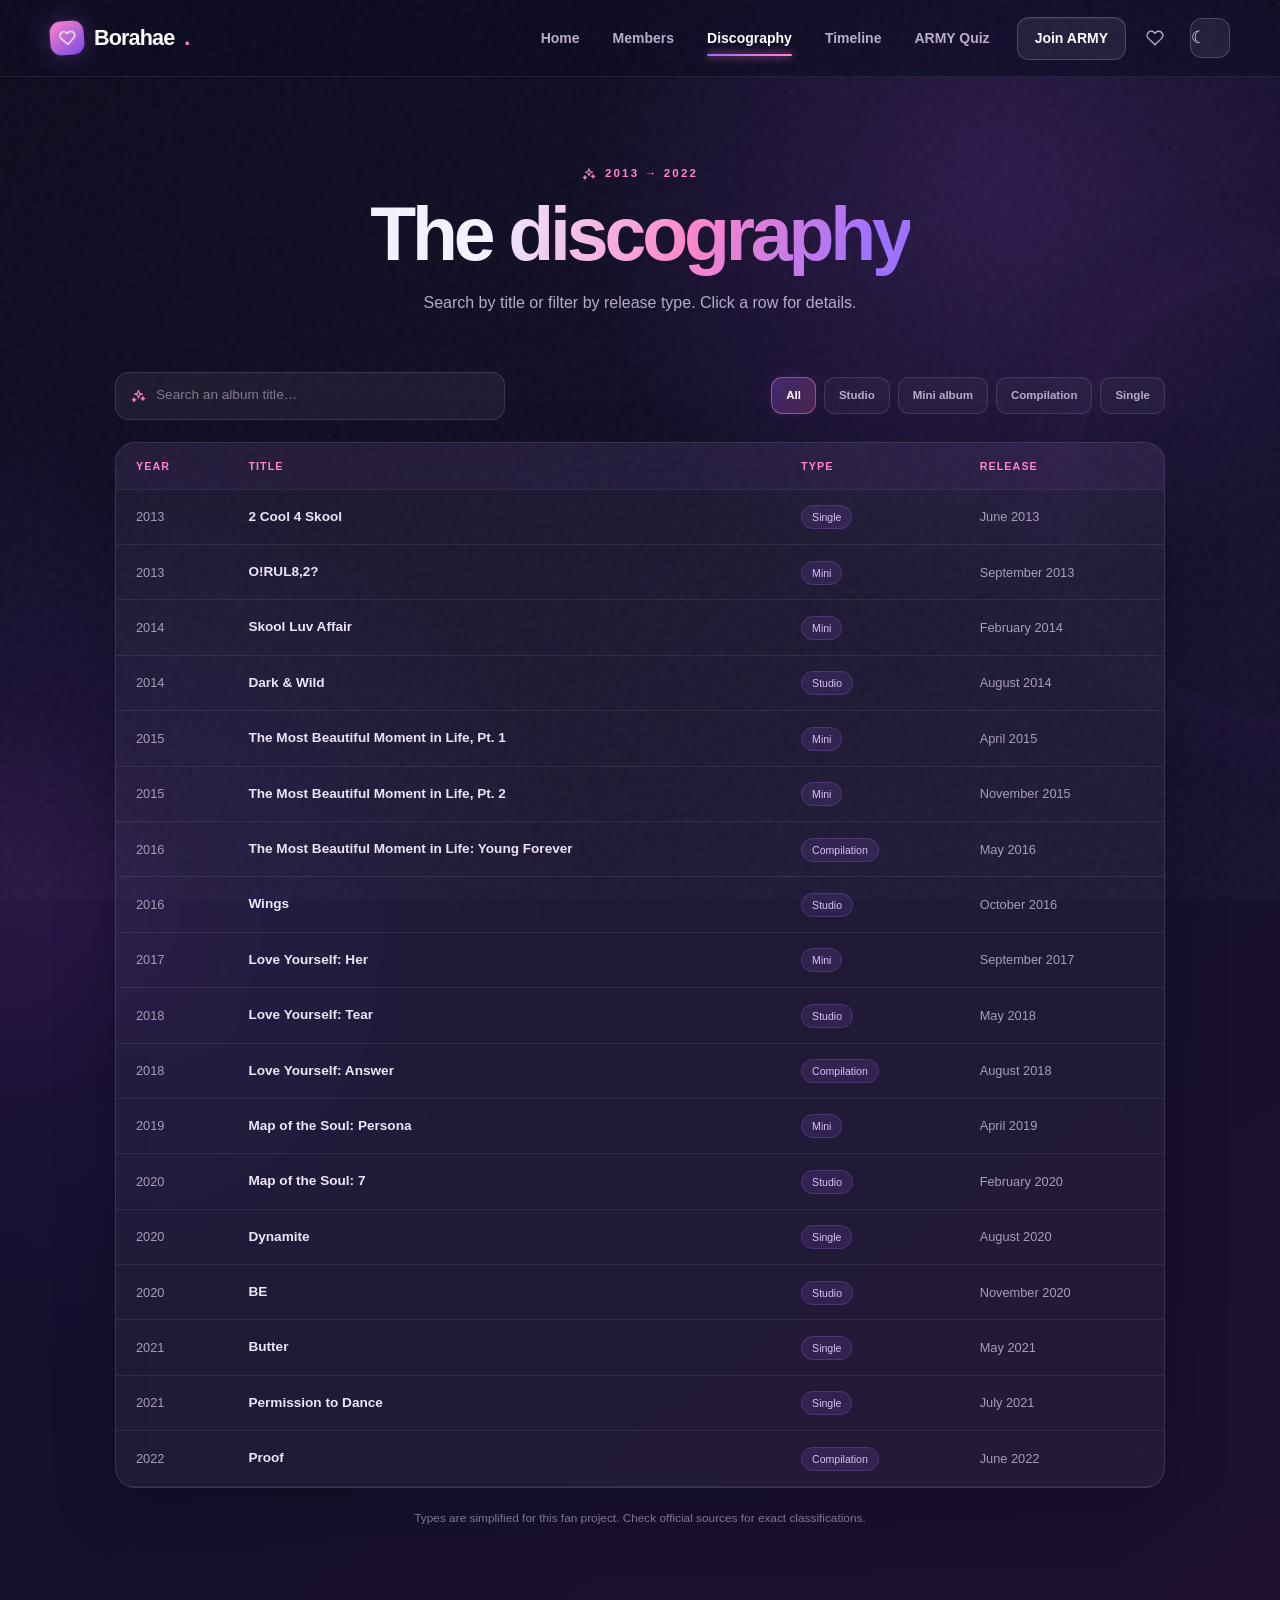
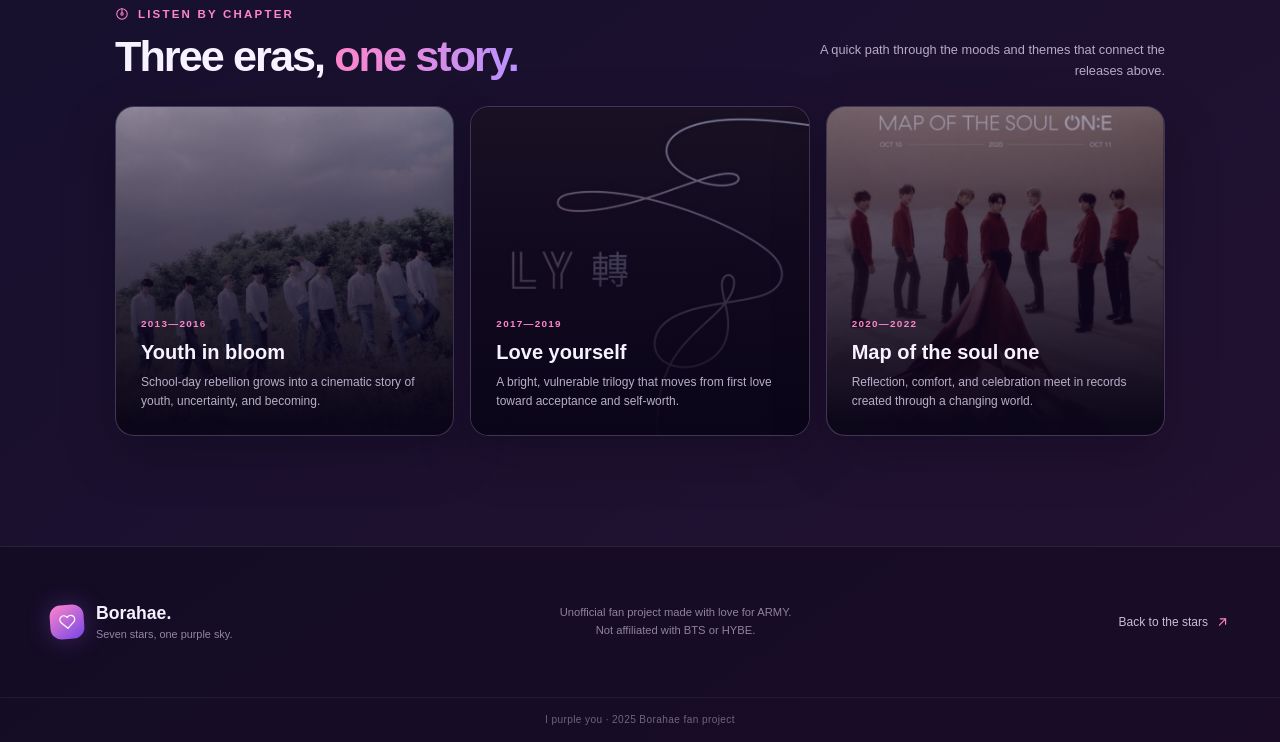
==== commit 5444bf49: "Add files via upload" ====
--- a/discography.html
+++ b/discography.html
@@ -5,6 +5,7 @@
 <meta name="viewport" content="width=device-width, initial-scale=1">
 <title>Discography — Borahae</title>
 <meta name="description" content="Borahae — unofficial BTS fan site made by ARMY">
+<script>try{var t=localStorage.getItem("borahae-theme");if(t)document.documentElement.setAttribute("data-theme",t)}catch(e){}</script>
 <link rel="icon" type="image/png" href="images/favicon.png">
 <link rel="stylesheet" href="css/style.css">
 </head>
@@ -25,7 +26,7 @@
 <div class="album-tools"><label class="search-box"><span class="sr-only">Search albums</span><svg aria-hidden="true" class="icon" viewBox="0 0 24 24" fill="none" stroke="currentColor" stroke-width="1.8" stroke-linecap="round" stroke-linejoin="round"><path d="m12 3-1.5 4.5L6 9l4.5 1.5L12 15l1.5-4.5L18 9l-4.5-1.5L12 3Z"/><path d="m5 15-.7 2.3L2 18l2.3.7L5 21l.7-2.3L8 18l-2.3-.7L5 15ZM19 13l-.7 2.3-2.3.7 2.3.7L19 19l.7-2.3 2.3-.7-2.3-.7L19 13Z"/></svg><input id="albumSearch" type="search" placeholder="Search an album title…"></label><div class="filter-row" aria-label="Filter by type"><button type="button" data-filter="All" class="active">All</button><button type="button" data-filter="Studio">Studio</button><button type="button" data-filter="Mini">Mini album</button><button type="button" data-filter="Compilation">Compilation</button><button type="button" data-filter="Single">Single</button></div></div>
 <div class="album-table-wrap"><table class="album-table"><thead><tr><th>Year</th><th>Title</th><th>Type</th><th>Release</th></tr></thead><tbody id="albumBody"></tbody></table><p class="empty-state" id="emptyState" hidden>No album matches your search.</p></div>
 <p class="page-note">Types are simplified for this fan project. Check official sources for exact classifications.</p>
-<div class="era-section"><div class="era-heading"><div><p class="section-kicker"><svg aria-hidden="true" class="icon" viewBox="0 0 24 24" fill="none" stroke="currentColor" stroke-width="1.8" stroke-linecap="round" stroke-linejoin="round"><circle cx="12" cy="12" r="9"/><circle cx="12" cy="12" r="2"/><path d="M12 3v7"/></svg> LISTEN BY CHAPTER</p><h2>Three eras, <span>one story.</span></h2></div><p>A quick path through the moods and themes that connect the releases above.</p></div><div class="era-grid"><article class="era-card"><img src="images/ZEROBASEONE.jpg" alt=""><span class="era-wash"></span><div><small>2013—2016</small><h3>Youth in bloom</h3><p>School-day rebellion grows into a cinematic story of youth, uncertainty, and becoming.</p></div></article><article class="era-card"><img src="images/LOVE YOURSELF 轉  ‘TEAR’.jpg" alt=""><span class="era-wash"></span><div><small>2017—2019</small><h3>Love yourself</h3><p>A bright, vulnerable trilogy that moves from first love toward acceptance and self-worth.</p></div></article><article class="era-card"><img src="images/630081804161637285.jpg" alt=""><span class="era-wash"></span><div><small>2020—2022</small><h3>Map of the soul one</h3><p>Reflection, comfort, and celebration meet in records created through a changing world.</p></div></article></div></div>
+<div class="era-section"><div class="era-heading"><div><p class="section-kicker"><svg aria-hidden="true" class="icon" viewBox="0 0 24 24" fill="none" stroke="currentColor" stroke-width="1.8" stroke-linecap="round" stroke-linejoin="round"><circle cx="12" cy="12" r="9"/><circle cx="12" cy="12" r="2"/><path d="M12 3v7"/></svg> LISTEN BY CHAPTER</p><h2>Three eras, <span>one story.</span></h2></div><p>A quick path through the moods and themes that connect the releases above.</p></div><div class="era-grid"><article class="era-card"><img src="images/ZEROBASEONE.jpg" alt="Young men in white shirts and jeans walking across a grassy hill"><span class="era-wash"></span><div><small>2013—2016</small><h3>Youth in bloom</h3><p>School-day rebellion grows into a cinematic story of youth, uncertainty, and becoming.</p></div></article><article class="era-card"><img src="images/LOVE YOURSELF 轉  ‘TEAR’.jpg" alt="Dark album cover with a thin looping line and the letters LY 轉"><span class="era-wash"></span><div><small>2017—2019</small><h3>Love yourself</h3><p>A bright, vulnerable trilogy that moves from first love toward acceptance and self-worth.</p></div></article><article class="era-card"><img src="images/630081804161637285.jpg" alt="Poster for the Map of the Soul ON:E concert with seven people in red outfits"><span class="era-wash"></span><div><small>2020—2022</small><h3>Map of the soul one</h3><p>Reflection, comfort, and celebration meet in records created through a changing world.</p></div></article></div></div>
 </section></div>
 </main>
 <footer>
@@ -37,6 +38,6 @@
 <div class="footer-bottom">I purple you · 2025 Borahae fan project</div>
 </footer>
 </div>
-<script src="js/main.js"></script><script src="js/discography.js"></script>
+<script src="js/vendor/jquery-3.7.1.min.js"></script><script src="js/main.js"></script><script src="js/saved.js"></script><script src="js/effects.js"></script><script src="js/discography.js"></script>
 </body>
 </html>
